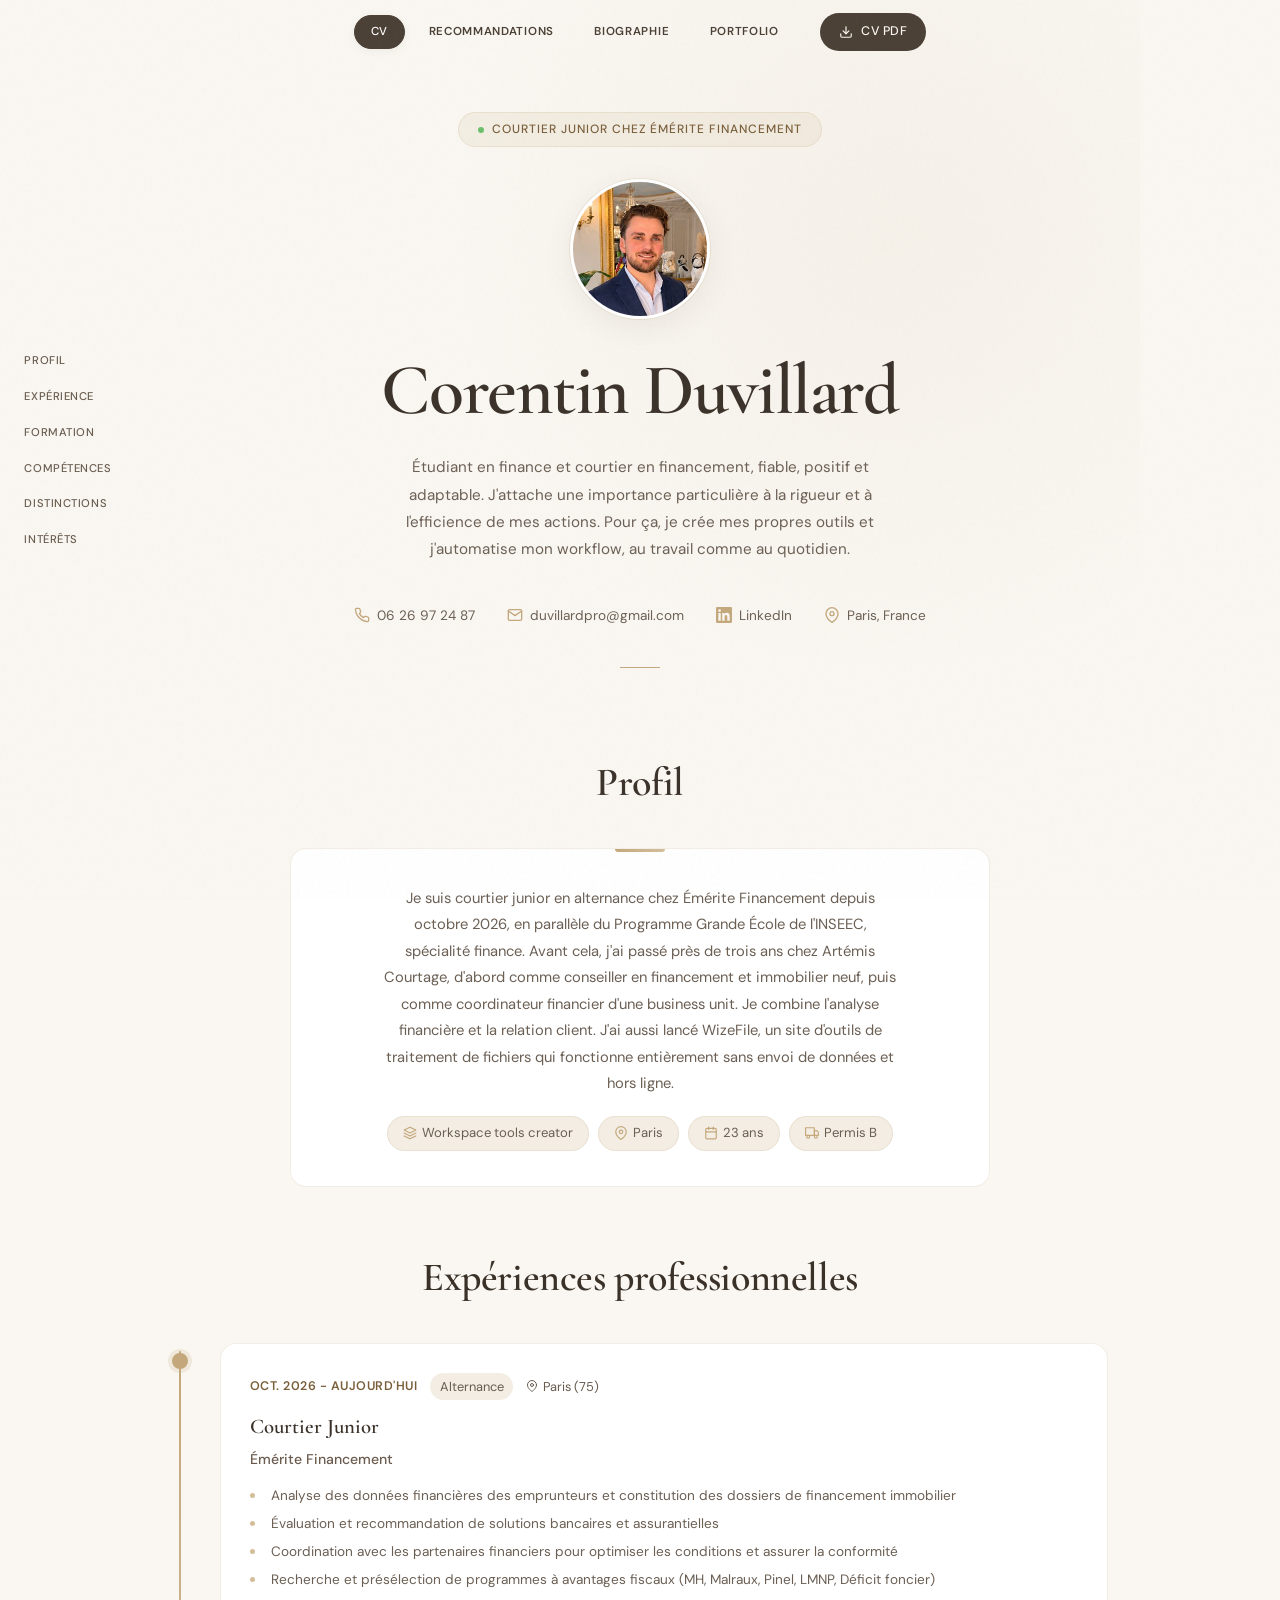
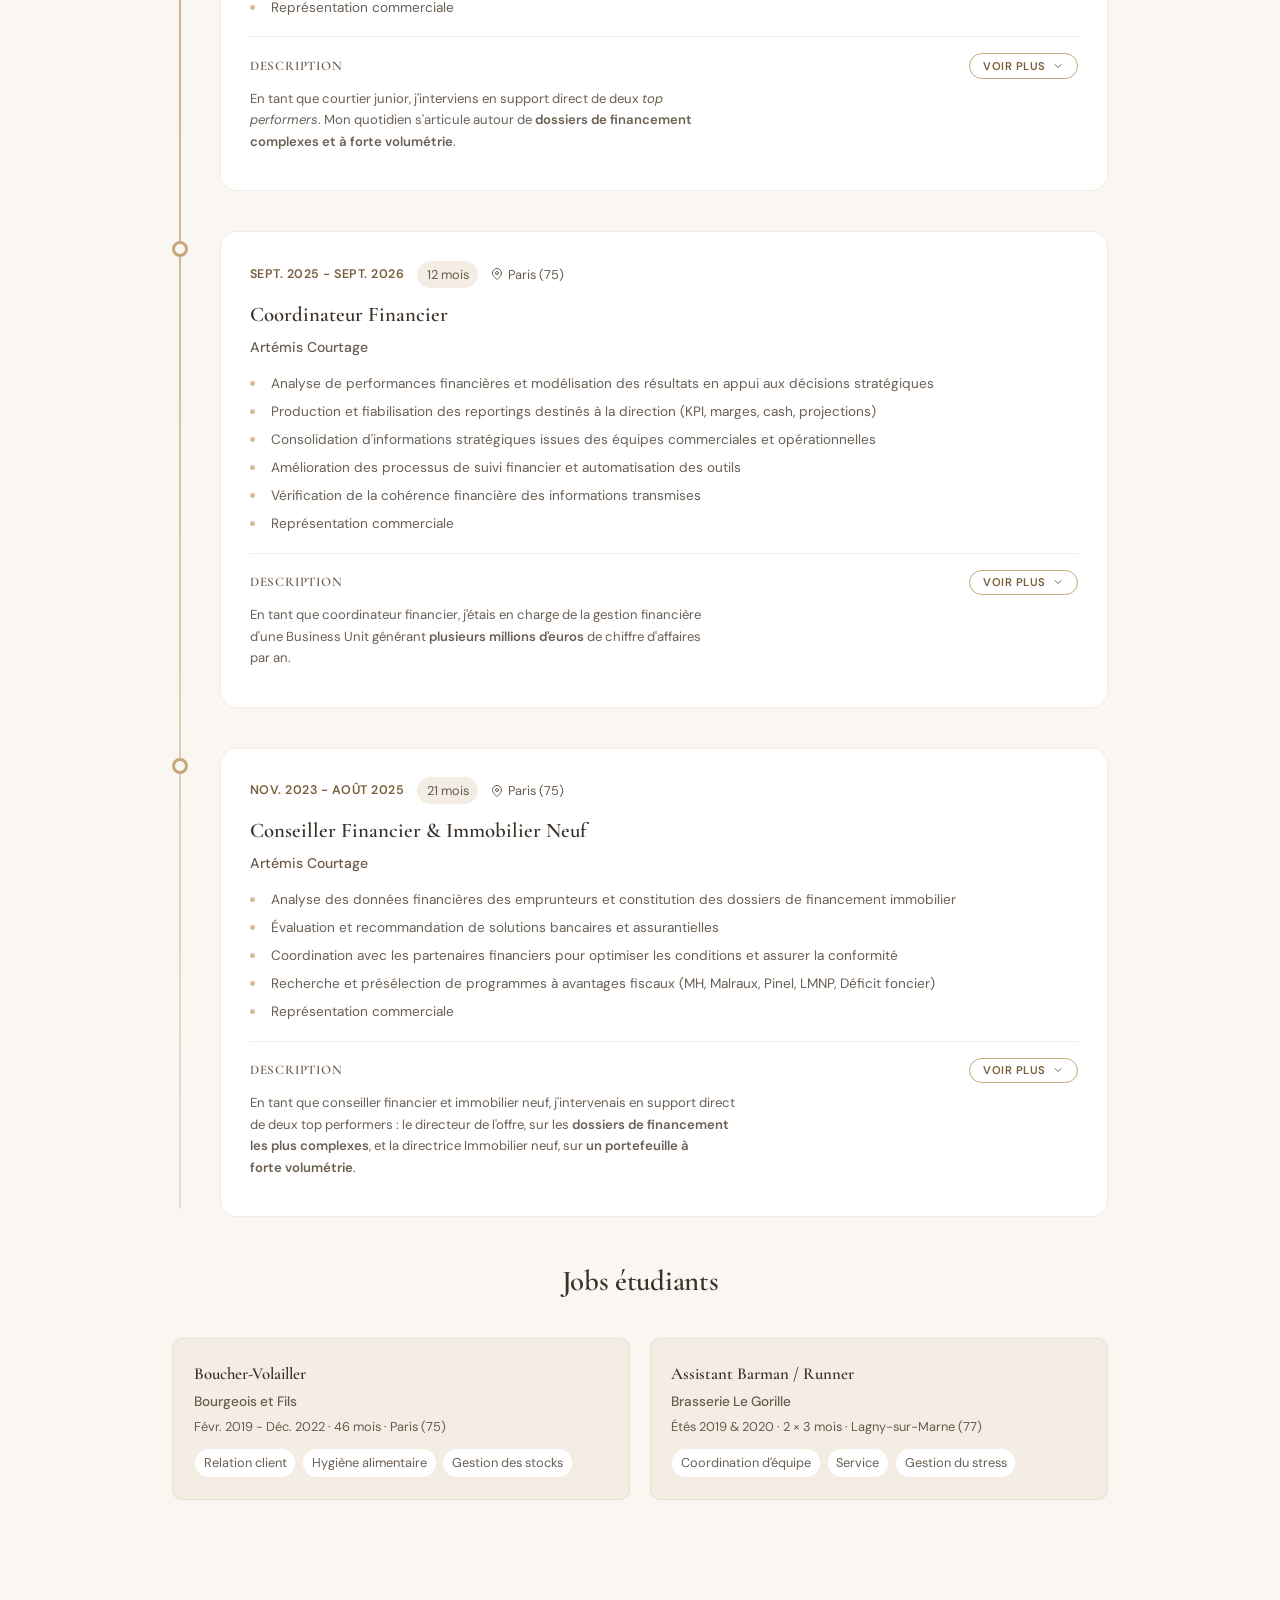
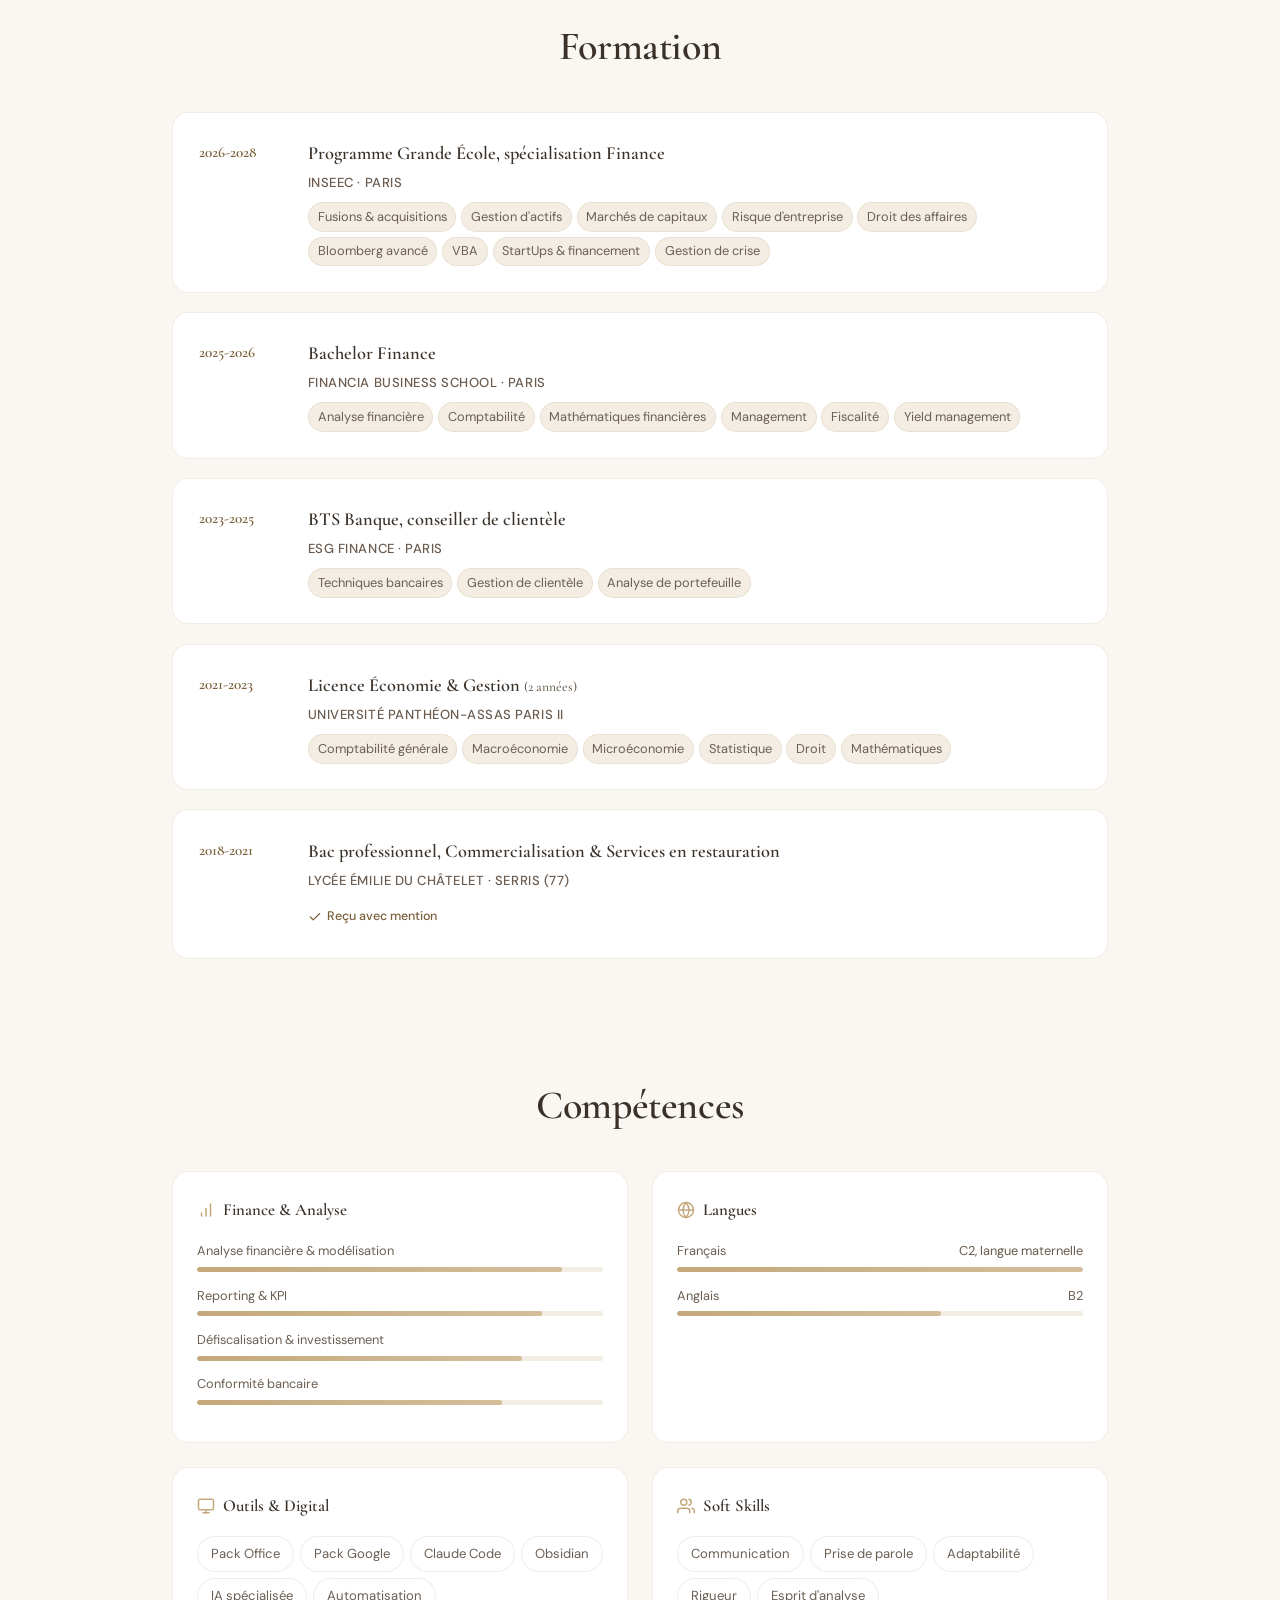
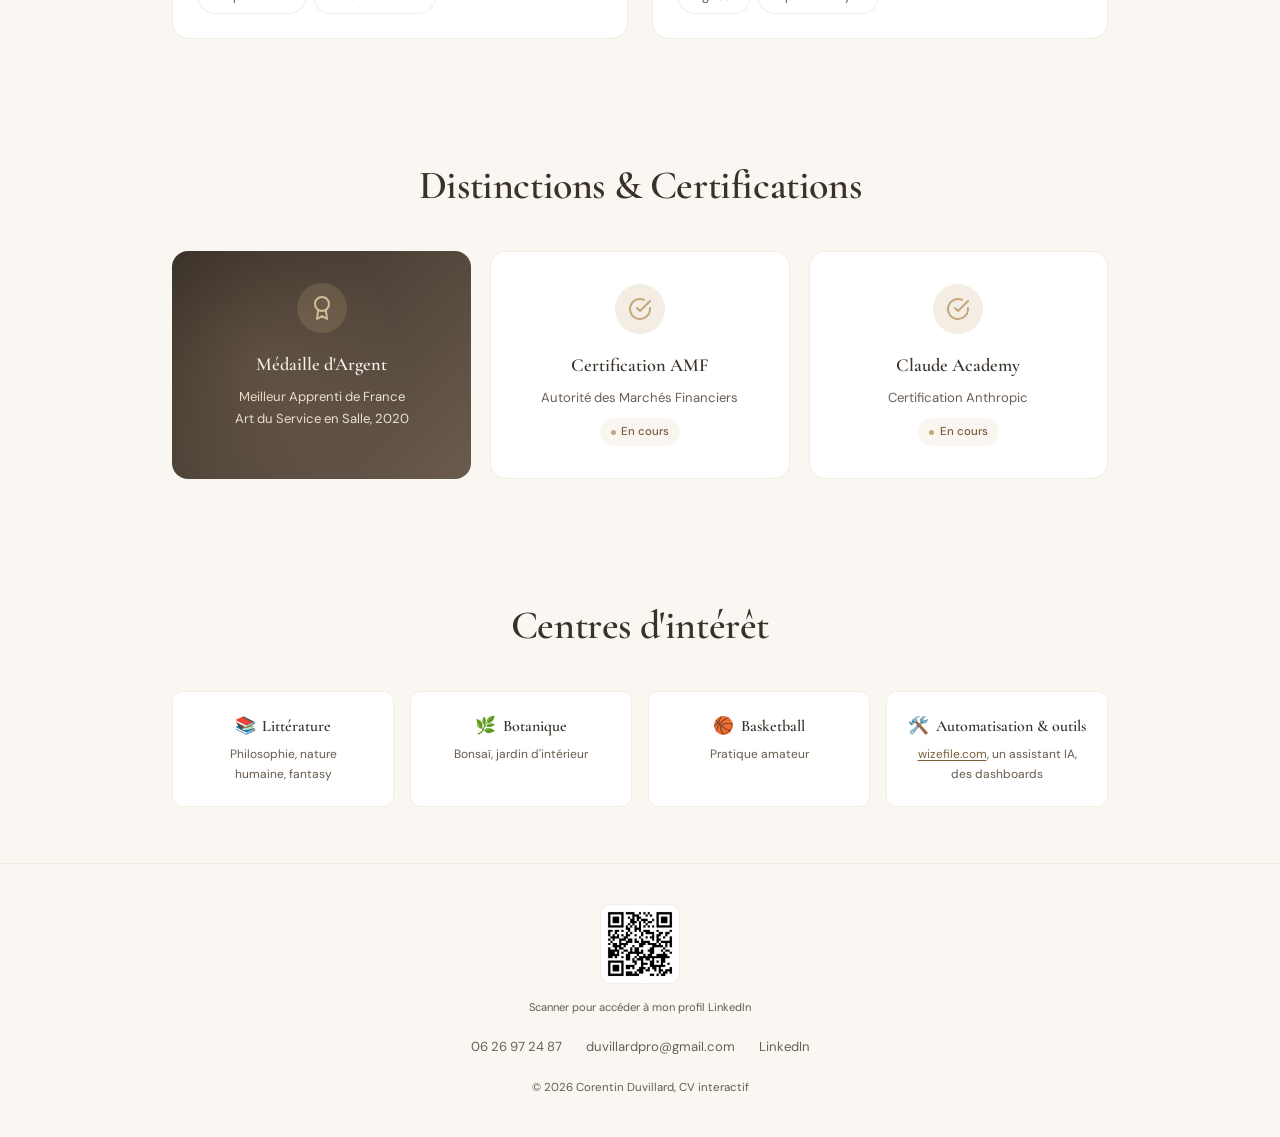
==== CV intéractif/index.html @ a7b76f0e "Add files via upload" ====
<!DOCTYPE html>
<html lang="fr">
<head>
<meta charset="UTF-8">
<meta name="viewport" content="width=device-width, initial-scale=1.0">
<meta name="color-scheme" content="light">
<title>Corentin Duvillard, CV</title>
<meta name="description" content="CV interactif de Corentin Duvillard : expériences, formation, compétences, recommandations et portfolio.">
<meta property="og:title" content="Corentin Duvillard, CV">
<meta property="og:image" content="fichiers/photo.jpg">
<link rel="icon" href="fichiers/favicon.svg" type="image/svg+xml">
<link rel="icon" href="fichiers/favicon-48.png" type="image/png" sizes="48x48">
<link rel="apple-touch-icon" href="fichiers/favicon-180.png">
<link rel="preload" href="fichiers/polices/dm-sans-normal-latin.woff2" as="font" type="font/woff2" crossorigin>
<link rel="preload" href="fichiers/polices/cormorant-garamond-normal-latin.woff2" as="font" type="font/woff2" crossorigin>
<link rel="preload" href="contenu.json" as="fetch" crossorigin="anonymous">
<link rel="stylesheet" href="style.css">
</head>
<body>
<a class="skip-link" href="#contenu">Aller au contenu</a>
<div id="progressBar" aria-hidden="true"></div>

<nav id="navbar" aria-label="Navigation principale"><div class="nav-inner">
<div class="page-nav" id="pageNav">
<a href="#page-cv" class="page-nav-btn active" data-page="cv" aria-current="page">CV</a>
<a href="#page-recommandations" class="page-nav-btn" data-page="recommandations">Recommandations</a>
<a href="#page-biographie" class="page-nav-btn" data-page="biographie">Biographie</a>
<a href="#page-portfolio" class="page-nav-btn" data-page="portfolio">Portfolio</a>
</div>
<div class="nav-actions">
<a class="btn-dl" id="dlBtn" href="fichiers/cv.pdf" download aria-label="Télécharger le CV en PDF"><svg viewBox="0 0 24 24" fill="none" stroke="currentColor" stroke-width="2" stroke-linecap="round" stroke-linejoin="round"><path d="M21 15v4a2 2 0 0 1-2 2H5a2 2 0 0 1-2-2v-4"/><polyline points="7 10 12 15 17 10"/><line x1="12" y1="15" x2="12" y2="3"/></svg><span class="dl-label">CV PDF</span></a>
<button class="nav-hamburger" id="hamburger" aria-label="Ouvrir le menu" aria-expanded="false" aria-controls="mobileMenu"><span></span><span></span><span></span></button>
</div>
</div></nav>

<div class="mobile-menu" id="mobileMenu" role="dialog" aria-modal="true" aria-label="Menu" hidden><button class="mobile-close" id="mobileClose" aria-label="Fermer le menu">&#10005;</button>
<ul class="mobile-menu-links">
<li><a href="#page-cv" data-page="cv">CV</a></li>
<li><a href="#page-recommandations" data-page="recommandations">Recommandations</a></li>
<li><a href="#page-biographie" data-page="biographie">Biographie</a></li>
<li><a href="#page-portfolio" data-page="portfolio">Portfolio</a></li>
<li aria-hidden="true"><div class="mobile-menu-sep"></div></li>
<li><a href="#profil">Profil</a></li>
<li><a href="#experience">Expérience</a></li>
<li><a href="#formation">Formation</a></li>
<li><a href="#competences">Compétences</a></li>
<li><a href="#distinction">Distinctions</a></li>
<li><a href="#interets">Intérêts</a></li>
</ul></div>

<noscript><p>Ce CV a besoin de JavaScript pour s'afficher. Le CV au format PDF reste disponible : <a href="fichiers/cv.pdf">télécharger le CV</a>.</p></noscript>

<main id="contenu" tabindex="-1">

<aside class="cv-sidebar visible" id="cvSidebar" aria-label="Sections du CV">
<a href="#profil" class="cv-sidebar-link" data-section="profil">Profil</a>
<a href="#experience" class="cv-sidebar-link" data-section="experience">Expérience</a>
<a href="#formation" class="cv-sidebar-link" data-section="formation">Formation</a>
<a href="#competences" class="cv-sidebar-link" data-section="competences">Compétences</a>
<a href="#distinction" class="cv-sidebar-link" data-section="distinction">Distinctions</a>
<a href="#interets" class="cv-sidebar-link" data-section="interets">Intérêts</a>
</aside>

<div id="page-cv" class="page-section active">
<section class="hero" id="hero" aria-label="Présentation"><div class="hero-content" id="heroContent"></div></section>
<section class="profil-section" id="profil">
<div class="section-header reveal"><h2 class="section-title" tabindex="-1">Profil</h2></div>
<div class="profil-card reveal" id="profilCard"></div>
</section>

<section id="experience">
<div class="section-header reveal"><h2 class="section-title" tabindex="-1">Expériences professionnelles</h2></div>
<div class="timeline" id="timeline"></div>
<div class="section-header reveal" style="margin-top:2rem"><h2 class="section-title" tabindex="-1" style="font-size:clamp(1.3rem,3vw,1.8rem)">Jobs étudiants</h2></div>
<div class="student-jobs" id="studentJobs"></div>
</section>

<section id="formation">
<div class="section-header reveal"><h2 class="section-title" tabindex="-1">Formation</h2></div>
<div class="formation-list" id="formationList"></div>
</section>

<section id="competences">
<div class="section-header reveal"><h2 class="section-title" tabindex="-1">Compétences</h2></div>
<div class="skills-section">
<div class="skills-bars-row" id="skillsBars"></div>
<div class="skills-tags-row" id="skillsTags"></div>
</div>
</section>

<section id="distinction">
<div class="section-header reveal"><h2 class="section-title" tabindex="-1">Distinctions &amp; Certifications</h2></div>
<div class="distinctions-grid" id="distinctions"></div>
</section>

<section id="interets">
<div class="section-header reveal"><h2 class="section-title" tabindex="-1">Centres d'intérêt</h2></div>
<div class="interests-grid" id="interets-grid"></div>
</section>
</div>

<div id="page-recommandations" class="page-section">
<section class="section-compact">
<div class="section-header"><h2 class="section-title" tabindex="-1">Recommandations</h2></div>
<div class="doc-cards" id="recommandations"></div>
</section>
</div>

<div id="page-biographie" class="page-section">
<section class="section-compact">
<div class="section-header"><h2 class="section-title" tabindex="-1">Biographie</h2></div>
<div class="bio-skeleton" id="biographie"></div>
</section>
</div>

<div id="page-portfolio" class="page-section">
<section class="section-compact">
<div class="section-header"><h2 class="section-title" tabindex="-1">Portfolio</h2>
<p class="portfolio-disclaimer" id="portfolioDisclaimer"></p></div>
<div class="pf">
<h3 class="pf-sous-titre pf-sous-titre--haut">Highlight</h3>
<div class="pf-phares" id="pfPhares"></div>
<div class="pf-detail-slot" id="pfDetailPhares"></div>
<h3 class="pf-sous-titre">Outils et dashboards</h3>
<div class="pf-grille" id="pfAutres"></div>
<div class="pf-detail-slot" id="pfDetailAutres"></div>
</div>
<div class="portfolio-modal" id="portfolioModal">
<div class="portfolio-modal-inner">
<button class="portfolio-modal-close" id="portfolioModalClose" aria-label="Fermer">&#10005;</button>
<iframe id="portfolioModalIframe" sandbox="allow-scripts allow-same-origin allow-downloads"></iframe>
</div>
</div>
</section>
</div>

</main>

<footer><div class="footer-inner" id="footer"></div></footer>

<dialog class="photo-dialog" id="photoGrande" aria-label="Photo en grand"><button type="button" class="photo-dialog-fermer" id="photoFermer" aria-label="Fermer la photo">&#10005;</button><img id="photoGrandeImg" alt=""></dialog>

<script src="script.js"></script>
</body>
</html>
---- CV intéractif/style.css ----
/* Polices hébergées sur le site (aucun appel à Google) */
@font-face{font-family:'Cormorant Garamond';font-style:italic;font-weight:500;font-display:swap;src:url('fichiers/polices/cormorant-garamond-italic-latin-ext.woff2') format('woff2');unicode-range:U+0100-02BA, U+02BD-02C5, U+02C7-02CC, U+02CE-02D7, U+02DD-02FF, U+0304, U+0308, U+0329, U+1D00-1DBF, U+1E00-1E9F, U+1EF2-1EFF, U+2020, U+20A0-20AB, U+20AD-20C4, U+2113, U+2C60-2C7F, U+A720-A7FF}
@font-face{font-family:'Cormorant Garamond';font-style:italic;font-weight:500;font-display:swap;src:url('fichiers/polices/cormorant-garamond-italic-latin.woff2') format('woff2');unicode-range:U+0000-00FF, U+0131, U+0152-0153, U+02BB-02BC, U+02C6, U+02DA, U+02DC, U+0304, U+0308, U+0329, U+2000-206F, U+20AC, U+2122, U+2191, U+2193, U+2212, U+2215, U+FEFF, U+FFFD}
@font-face{font-family:'Cormorant Garamond';font-style:normal;font-weight:500 700;font-display:swap;src:url('fichiers/polices/cormorant-garamond-normal-latin-ext.woff2') format('woff2');unicode-range:U+0100-02BA, U+02BD-02C5, U+02C7-02CC, U+02CE-02D7, U+02DD-02FF, U+0304, U+0308, U+0329, U+1D00-1DBF, U+1E00-1E9F, U+1EF2-1EFF, U+2020, U+20A0-20AB, U+20AD-20C4, U+2113, U+2C60-2C7F, U+A720-A7FF}
@font-face{font-family:'Cormorant Garamond';font-style:normal;font-weight:500 700;font-display:swap;src:url('fichiers/polices/cormorant-garamond-normal-latin.woff2') format('woff2');unicode-range:U+0000-00FF, U+0131, U+0152-0153, U+02BB-02BC, U+02C6, U+02DA, U+02DC, U+0304, U+0308, U+0329, U+2000-206F, U+20AC, U+2122, U+2191, U+2193, U+2212, U+2215, U+FEFF, U+FFFD}
@font-face{font-family:'DM Sans';font-style:italic;font-weight:400;font-display:swap;src:url('fichiers/polices/dm-sans-italic-latin-ext.woff2') format('woff2');unicode-range:U+0100-02BA, U+02BD-02C5, U+02C7-02CC, U+02CE-02D7, U+02DD-02FF, U+0304, U+0308, U+0329, U+1D00-1DBF, U+1E00-1E9F, U+1EF2-1EFF, U+2020, U+20A0-20AB, U+20AD-20C4, U+2113, U+2C60-2C7F, U+A720-A7FF}
@font-face{font-family:'DM Sans';font-style:italic;font-weight:400;font-display:swap;src:url('fichiers/polices/dm-sans-italic-latin.woff2') format('woff2');unicode-range:U+0000-00FF, U+0131, U+0152-0153, U+02BB-02BC, U+02C6, U+02DA, U+02DC, U+0304, U+0308, U+0329, U+2000-206F, U+20AC, U+2122, U+2191, U+2193, U+2212, U+2215, U+FEFF, U+FFFD}
@font-face{font-family:'DM Sans';font-style:normal;font-weight:300 600;font-display:swap;src:url('fichiers/polices/dm-sans-normal-latin-ext.woff2') format('woff2');unicode-range:U+0100-02BA, U+02BD-02C5, U+02C7-02CC, U+02CE-02D7, U+02DD-02FF, U+0304, U+0308, U+0329, U+1D00-1DBF, U+1E00-1E9F, U+1EF2-1EFF, U+2020, U+20A0-20AB, U+20AD-20C4, U+2113, U+2C60-2C7F, U+A720-A7FF}
@font-face{font-family:'DM Sans';font-style:normal;font-weight:300 600;font-display:swap;src:url('fichiers/polices/dm-sans-normal-latin.woff2') format('woff2');unicode-range:U+0000-00FF, U+0131, U+0152-0153, U+02BB-02BC, U+02C6, U+02DA, U+02DC, U+0304, U+0308, U+0329, U+2000-206F, U+20AC, U+2122, U+2191, U+2193, U+2212, U+2215, U+FEFF, U+FFFD}


/* =============================================
   DESIGN TOKENS (CSS Variables)
   ============================================= */

:root{--cream:#FAF7F2;--cream-dark:#F3EDE4;--sand:#E8DFD1;--camel:#C4A87C;--camel-light:#D4BE9A;--camel-dark:#A8895E;--brown:#6B5B4E;--brown-dark:#4A3F35;--brown-deep:#3A3129;--text:#3A3129;--text-light:#6B5F54;--text-muted:#685B4E;--white:#FFF;--border:rgba(196,168,124,.2);--shadow-sm:0 2px 8px rgba(74,63,53,.06);--shadow-md:0 8px 30px rgba(74,63,53,.08);--shadow-lg:0 20px 60px rgba(74,63,53,.1);--radius:16px;--radius-sm:10px;--font-serif:'Cormorant Garamond',Georgia,serif;--font-sans:'DM Sans',-apple-system,BlinkMacSystemFont,sans-serif;--transition:cubic-bezier(.4,0,.2,1)}

/* =============================================
   RESET & BASE STYLES
   ============================================= */

*,*::before,*::after{box-sizing:border-box;margin:0;padding:0}
html{scroll-behavior:smooth;font-size:16px;scrollbar-width:thin;scrollbar-color:var(--camel-light) var(--cream-dark)}
body{font-family:var(--font-sans);background:var(--cream);color:var(--text);line-height:1.7;-webkit-font-smoothing:antialiased;overflow-x:hidden}
::-webkit-scrollbar{width:8px}
::-webkit-scrollbar-track{background:var(--cream-dark)}
::-webkit-scrollbar-thumb{background:var(--camel-light);border-radius:8px;border:2px solid var(--cream-dark)}
::-webkit-scrollbar-thumb:hover{background:var(--camel)}

/* Noise texture overlay */

body::before{content:'';position:fixed;inset:0;background-image:url("data:image/svg+xml,%3Csvg viewBox='0 0 256 256' xmlns='http://www.w3.org/2000/svg'%3E%3Cfilter id='n'%3E%3CfeTurbulence type='fractalNoise' baseFrequency='0.9' numOctaves='4' stitchTiles='stitch'/%3E%3C/filter%3E%3Crect width='100%25' height='100%25' filter='url(%23n)' opacity='0.03'/%3E%3C/svg%3E");pointer-events:none;z-index:9999}

/* =============================================
   PROGRESS BAR
   ============================================= */

#progressBar{position:fixed;top:0;left:0;width:3px;height:0%;background:linear-gradient(to bottom,var(--camel),var(--camel-dark));z-index:10001;border-radius:0 2px 2px 0;transition:height .1s linear}

/* =============================================
   NAVIGATION
   ============================================= */

nav{position:fixed;top:0;left:0;right:0;z-index:1000;padding:0 2rem;transition:all .5s var(--transition);background:transparent}
nav.scrolled{background:rgba(250,247,242,.92);backdrop-filter:blur(20px);border-bottom:1px solid var(--border);box-shadow:var(--shadow-sm)}
.nav-inner{max-width:1100px;margin:0 auto;display:flex;align-items:center;justify-content:center;gap:1.5rem;height:64px}
.nav-actions{display:flex;gap:.75rem;align-items:center}
.btn-dl{display:inline-flex;align-items:center;gap:.5rem;padding:.5rem 1.2rem;background:var(--brown-dark);color:var(--cream);border:none;border-radius:50px;font-family:var(--font-sans);font-size:.78rem;font-weight:500;letter-spacing:.04em;cursor:pointer;transition:all .3s var(--transition);text-transform:uppercase}
.btn-dl:hover{background:var(--brown-deep);transform:translateY(-1px);box-shadow:0 4px 16px rgba(74,63,53,.2)}
.btn-dl svg{width:14px;height:14px}
.nav-hamburger{display:none;flex-direction:column;gap:5px;cursor:pointer;background:none;border:none;padding:4px}
.nav-hamburger span{display:block;width:22px;height:2px;background:var(--brown-dark);border-radius:2px;transition:all .3s}

/* =============================================
   HERO SECTION
   ============================================= */

.hero{display:flex;align-items:center;justify-content:center;padding:6rem 2rem 3rem;position:relative;overflow:hidden}
.hero::before{content:'';position:absolute;top:-30%;right:-20%;width:70vw;height:70vw;border-radius:50%;background:radial-gradient(circle,rgba(196,168,124,.08) 0%,transparent 70%);pointer-events:none}
.hero-content{max-width:900px;width:100%;text-align:center;position:relative;z-index:1}
.hero-badge{display:inline-flex;align-items:center;gap:.5rem;padding:.4rem 1.2rem;background:rgba(196,168,124,.12);border:1px solid var(--border);border-radius:50px;font-size:.75rem;font-weight:500;color:var(--camel-dark);letter-spacing:.08em;text-transform:uppercase;margin-bottom:2rem;opacity:0;transform:translateY(20px);animation:fadeUp .8s var(--transition) .2s forwards}
.hero-badge .dot{width:6px;height:6px;background:#6BBF6A;border-radius:50%;animation:pulse-dot 2s infinite}
@keyframes pulse-dot{0%,100%{opacity:1}
50%{opacity:.4}}
.photo-container{width:140px;height:140px;margin:0 auto 2rem;position:relative;opacity:0;transform:translateY(20px);animation:fadeUp .8s var(--transition) .3s forwards}
.photo-ring{width:100%;height:100%;border-radius:50%;overflow:hidden;border:3px solid var(--white);box-shadow:var(--shadow-md),0 0 0 1px var(--border)}
.photo-ring img{width:100%;height:100%;object-fit:cover;display:block}
.hero-name{font-family:var(--font-serif);font-size:clamp(2.8rem,6vw,4.5rem);font-weight:600;color:var(--brown-deep);line-height:1.1;letter-spacing:-.02em;margin-bottom:1.5rem;opacity:0;transform:translateY(30px);animation:fadeUp .9s var(--transition) .4s forwards}
.hero-tagline{font-size:.95rem;color:var(--text-light);max-width:520px;margin:0 auto 2.5rem;line-height:1.8;opacity:0;transform:translateY(20px);animation:fadeUp .8s var(--transition) .55s forwards}
.hero-contact{display:flex;align-items:center;justify-content:center;gap:2rem;flex-wrap:wrap;opacity:0;transform:translateY(20px);animation:fadeUp .8s var(--transition) .65s forwards}
.hero-contact a,.hero-contact span{display:inline-flex;align-items:center;gap:.45rem;font-size:.85rem;color:var(--text-light);text-decoration:none;transition:color .3s}
.hero-contact a:hover{color:var(--camel-dark)}
.hero-contact svg{width:16px;height:16px;color:var(--camel);flex-shrink:0}
.hero-divider{width:40px;height:1.5px;background:var(--camel);margin:2.5rem auto 0;opacity:0;animation:fadeUp .8s var(--transition) .75s forwards}

/* Hero entrance animation */

@keyframes fadeUp{to{opacity:1;transform:translateY(0)}}

@media (prefers-reduced-motion: reduce){
*,*::before,*::after{animation-duration:.001ms!important;animation-iteration-count:1!important;transition-duration:.001ms!important;scroll-behavior:auto!important}
.hero-badge,.hero-name,.hero-tagline,.hero-contact,.hero-divider,.photo-container,.reveal,.timeline-item,.formation-card,.student-job-card,.skill-group,.distinction-card,.interest-card,.bio-block{opacity:1!important;transform:none!important}
}

/* =============================================
   SECTIONS (shared)
   ============================================= */

section{padding:3.5rem 2rem;max-width:1000px;margin:0 auto}
.section-compact{padding-top:2.5rem}
.section-header{margin-bottom:2.5rem;text-align:center}

.section-title{font-family:var(--font-serif);font-size:clamp(1.8rem,4vw,2.5rem);font-weight:600;color:var(--brown-deep);letter-spacing:-.01em}

/* =============================================
   TIMELINE (Experience)
   ============================================= */

.timeline{position:relative;padding-left:3rem}
.timeline::before{content:'';position:absolute;left:7px;top:8px;bottom:8px;width:2px;background:linear-gradient(to bottom,var(--camel),var(--sand));border-radius:2px}
.timeline-item{position:relative;margin-bottom:2.5rem;opacity:0;transform:translateX(-20px);transition:all .7s var(--transition);will-change:transform,opacity}
.timeline-item.visible{opacity:1;transform:translateX(0)}
.timeline-item::before{content:'';position:absolute;left:-3rem;top:10px;width:16px;height:16px;border-radius:50%;background:var(--cream);border:3px solid var(--camel);z-index:1;transition:all .3s}
.timeline-item.current::before{background:var(--camel);box-shadow:0 0 0 4px rgba(196,168,124,.2)}
.timeline-card{background:var(--white);border-radius:var(--radius);padding:1.8rem;border:1px solid var(--border);transition:all .4s var(--transition);position:relative;overflow:hidden}
.timeline-card::before{content:'';position:absolute;top:0;left:0;width:4px;height:0;background:linear-gradient(to bottom,var(--camel),var(--camel-light));border-radius:0 2px 2px 0;transition:height .5s var(--transition)}
.timeline-card:hover{transform:translateY(-3px);box-shadow:var(--shadow-md);border-color:var(--camel-light)}
.timeline-card:hover::before{height:100%}
.timeline-meta{display:flex;align-items:center;gap:.8rem;margin-bottom:.6rem;flex-wrap:wrap}
.timeline-date{font-size:.78rem;font-weight:600;color:var(--camel-dark);letter-spacing:.04em;text-transform:uppercase}
.timeline-duration{font-size:.72rem;color:var(--text-muted);background:var(--cream-dark);padding:.15rem .6rem;border-radius:50px}
.timeline-location{font-size:.75rem;color:var(--text-muted);display:inline-flex;align-items:center;gap:.3rem}
.timeline-role{font-family:var(--font-serif);font-size:1.3rem;font-weight:600;color:var(--brown-deep);margin-bottom:.2rem}
.timeline-company{font-size:.88rem;font-weight:500;color:var(--brown);margin-bottom:.8rem}
.timeline-tasks{list-style:none;display:flex;flex-direction:column;gap:.4rem}
.timeline-tasks li{font-size:.85rem;color:var(--text-light);padding-left:1.3rem;position:relative;line-height:1.6}
.timeline-tasks li::before{content:'';position:absolute;left:0;top:.6em;width:5px;height:5px;border-radius:50%;background:var(--camel-light)}

.timeline-description-block{margin-top:1.1rem;padding-top:1rem;border-top:1px solid var(--border);display:flex;flex-direction:column;gap:.55rem}
.timeline-description-header{display:flex;align-items:center;justify-content:space-between;gap:.8rem;flex-wrap:wrap}
.timeline-description-title{font-family:var(--font-serif);font-size:.82rem;font-weight:600;color:var(--brown);letter-spacing:.06em;text-transform:uppercase;margin:0}
.timeline-description-toggle{display:inline-flex;align-items:center;gap:.4rem;padding:.3rem .8rem;background:transparent;color:var(--camel-dark);border:1px solid var(--camel-light);border-radius:50px;font-family:var(--font-sans);font-size:.7rem;font-weight:600;letter-spacing:.05em;text-transform:uppercase;cursor:pointer;transition:all .3s var(--transition)}
.timeline-description-toggle:hover{background:var(--camel);color:var(--white);border-color:var(--camel)}
.timeline-description-toggle:focus-visible{outline:2px solid var(--camel);outline-offset:2px}
.timeline-description-toggle svg{width:12px;height:12px;transition:transform .3s var(--transition)}
.timeline-description-toggle[aria-expanded="true"] svg{transform:rotate(180deg)}
.timeline-description-summary{font-size:.82rem;color:var(--text-light);line-height:1.65;margin:0}
.timeline-description-content{display:grid;grid-template-rows:0fr;opacity:0;transition:grid-template-rows .45s var(--transition),opacity .35s var(--transition)}
.timeline-description-content.open{grid-template-rows:1fr;opacity:1}
.timeline-description-inner{overflow:hidden}
.timeline-description-text{font-size:.8rem;color:var(--text-light);line-height:1.7;font-style:italic;padding-top:.35rem;margin:0}


/* =============================================
   STUDENT JOBS GRID
   ============================================= */

.student-jobs{display:grid;grid-template-columns:repeat(auto-fit,minmax(280px,1fr));gap:1.2rem;margin-top:1rem}
.student-job-card{background:var(--cream-dark);border-radius:var(--radius-sm);padding:1.3rem;border:1px solid var(--border);transition:all .4s var(--transition);opacity:0;transform:translateY(15px);will-change:transform,opacity}
.student-job-card.visible{opacity:1;transform:translateY(0)}
.student-job-card:hover{transform:translateY(-2px);box-shadow:var(--shadow-sm)}
.student-job-card h3{font-family:var(--font-serif);font-size:1.05rem;font-weight:600;color:var(--brown-deep);margin-bottom:.1rem}
.student-job-card .company-name{font-size:.85rem;font-weight:500;color:var(--brown);margin-bottom:.2rem}
.student-job-card .job-date{font-size:.72rem;color:var(--text-muted);margin-bottom:.6rem}
.student-job-card .job-skills{display:flex;flex-wrap:wrap;gap:.35rem}
.student-job-card .job-skills span{font-size:.72rem;padding:.2rem .55rem;background:var(--white);color:var(--text-light);border-radius:50px;border:1px solid var(--border)}

/* =============================================
   FORMATION (Education)
   ============================================= */

.formation-list{display:flex;flex-direction:column;gap:1.2rem}
.formation-card{background:var(--white);border-radius:var(--radius);padding:1.6rem;border:1px solid var(--border);display:grid;grid-template-columns:90px 1fr;gap:1.2rem;transition:all .4s var(--transition);opacity:0;transform:translateY(20px);will-change:transform,opacity}
.formation-card.visible{opacity:1;transform:translateY(0)}
.formation-card:hover{transform:translateY(-2px);box-shadow:var(--shadow-md);border-color:var(--camel-light)}
.formation-year{font-family:var(--font-serif);font-size:.95rem;font-weight:600;color:var(--camel-dark);padding-top:.1rem}
.formation-info h3{font-family:var(--font-serif);font-size:1.15rem;font-weight:600;color:var(--brown-deep);margin-bottom:.15rem}
.formation-info .school{font-size:.82rem;font-weight:500;color:var(--brown);text-transform:uppercase;letter-spacing:.04em;margin-bottom:.5rem}
.formation-info .courses{display:flex;flex-wrap:wrap;gap:.3rem}
.formation-info .courses span{font-size:.7rem;padding:.18rem .55rem;background:var(--cream-dark);color:var(--text-light);border-radius:50px;border:1px solid var(--border)}
.formation-info .mention{display:inline-flex;align-items:center;gap:.35rem;margin-top:.4rem;font-size:.78rem;color:var(--camel-dark);font-weight:500}

/* =============================================
   SKILLS
   ============================================= */

.skills-section{display:flex;flex-direction:column;gap:1.5rem}
.skills-bars-row{display:grid;grid-template-columns:repeat(auto-fit,minmax(300px,1fr));gap:1.5rem}
.skill-group{background:var(--white);border-radius:var(--radius);padding:1.5rem;border:1px solid var(--border);opacity:0;transform:translateY(20px);transition:all .6s var(--transition);will-change:transform,opacity}
.skill-group.visible{opacity:1;transform:translateY(0)}
.skill-group:hover{box-shadow:var(--shadow-sm);border-color:var(--camel-light)}
.skill-group h3{font-family:var(--font-serif);font-size:1.05rem;font-weight:600;color:var(--brown-deep);margin-bottom:1rem;display:flex;align-items:center;gap:.5rem}
.skill-group h3 svg{width:18px;height:18px;color:var(--camel)}
.skill-bar-container{margin-bottom:.8rem}
.skill-bar-label{display:flex;justify-content:space-between;margin-bottom:.3rem;font-size:.8rem;color:var(--text-light)}
.skill-bar-label .level{font-size:.72rem;color:var(--text-muted)}
.skill-bar{width:100%;height:5px;background:var(--cream-dark);border-radius:5px;overflow:hidden}
.skill-bar-fill{height:100%;background:linear-gradient(90deg,var(--camel),var(--camel-light));border-radius:5px;width:0;transition:width 1.2s var(--transition)}
.skills-tags-row{display:grid;grid-template-columns:repeat(auto-fit,minmax(200px,1fr));gap:1.5rem}
.skill-tags{display:flex;flex-wrap:wrap;gap:.4rem}
.skill-tag{padding:.35rem .8rem;background:var(--white);border:1px solid var(--border);border-radius:50px;font-size:.78rem;color:var(--text-light);transition:all .3s var(--transition)}
.skill-tag:hover{background:var(--camel);color:var(--white);border-color:var(--camel);transform:translateY(-2px)}

/* =============================================
   DISTINCTIONS & CERTIFICATIONS
   ============================================= */

.distinctions-grid{display:grid;grid-template-columns:repeat(3,1fr);gap:1.2rem}
.distinction-card{border-radius:var(--radius);padding:2rem 1.5rem;text-align:center;position:relative;overflow:hidden;opacity:0;transform:scale(.95);transition:all .7s var(--transition);will-change:transform,opacity}
.distinction-card.visible{opacity:1;transform:scale(1)}
.distinction-card:hover{transform:translateY(-3px)}
.distinction-card.medal{background:linear-gradient(135deg,var(--brown-deep) 0%,var(--brown) 100%);color:var(--cream)}
.distinction-card.medal::before{content:'';position:absolute;inset:0;background:radial-gradient(circle at 30% 50%,rgba(196,168,124,.15) 0%,transparent 60%);pointer-events:none}
.distinction-card.medal h3{color:var(--cream)}
.distinction-card.medal p{color:var(--camel-light)}
.distinction-card.certif{background:var(--white);border:1px solid var(--border);color:var(--text)}
.distinction-card.certif:hover{box-shadow:var(--shadow-md);border-color:var(--camel-light)}
.distinction-card.certif h3{color:var(--brown-deep)}
.distinction-card.certif p{color:var(--text-light)}
.distinction-icon{width:50px;height:50px;margin:0 auto 1rem;background:rgba(196,168,124,.2);border-radius:50%;display:flex;align-items:center;justify-content:center}
.distinction-icon svg{width:24px;height:24px}
.medal .distinction-icon svg{color:var(--camel-light)}
.certif .distinction-icon{background:var(--cream-dark)}
.certif .distinction-icon svg{color:var(--camel)}
.distinction-card h3{font-family:var(--font-serif);font-size:1.15rem;font-weight:600;margin-bottom:.35rem}
.distinction-card p{font-size:.82rem}
.status-badge{display:inline-flex;align-items:center;gap:.35rem;margin-top:.6rem;padding:.25rem .7rem;border-radius:50px;font-size:.72rem;font-weight:500}
.certif .status-badge{background:rgba(196,168,124,.1);color:var(--camel-dark)}
.status-badge .dot{width:5px;height:5px;border-radius:50%;animation:pulse-dot 2s infinite}
.certif .status-badge .dot{background:var(--camel)}

/* =============================================
   INTERESTS
   ============================================= */

.interests-grid{display:grid;grid-template-columns:repeat(4,1fr);gap:1rem}
.interest-card{background:var(--white);border-radius:var(--radius-sm);padding:1.3rem;text-align:center;border:1px solid var(--border);transition:all .4s var(--transition);opacity:0;transform:translateY(15px);will-change:transform,opacity}
.interest-card.visible{opacity:1;transform:translateY(0)}
.interest-card:hover{transform:translateY(-4px);box-shadow:var(--shadow-md);border-color:var(--camel-light)}

.interest-card h3{font-family:var(--font-serif);font-size:.95rem;font-weight:600;color:var(--brown-deep);margin-bottom:.2rem}
.interest-card p{font-size:.75rem;color:var(--text-muted)}

/* =============================================
   PAGE NAVIGATION TABS
   ============================================= */

/* V6: page-nav tabs in navbar */
.page-nav{display:flex;align-items:center;gap:.4rem;flex-wrap:nowrap}
.page-nav-btn{display:inline-flex;align-items:center;gap:.3rem;padding:.4rem 1rem;font-family:var(--font-sans);font-size:.72rem;font-weight:500;letter-spacing:.06em;text-transform:uppercase;color:var(--text-light);background:transparent;border:1px solid transparent;border-radius:50px;cursor:pointer;transition:all .35s var(--transition);text-decoration:none;white-space:nowrap}
.page-nav-btn:hover{color:var(--brown-dark);border-color:var(--camel-light);background:rgba(196,168,124,.1)}
.page-nav-btn.active{color:var(--white);background:var(--brown-dark);border-color:var(--brown-dark);box-shadow:var(--shadow-sm)}
.page-nav-btn.active:hover{background:var(--brown-deep);border-color:var(--brown-deep)}
.page-nav-btn svg{display:none}
.page-nav-btn svg{width:14px;height:14px}
.page-section{display:none}
.page-section.active{display:block}

/* =============================================
   PROFIL SECTION
   ============================================= */

.profil-section{padding:2rem 2rem 0;max-width:1000px;margin:0 auto}
.profil-card{background:var(--white);border-radius:var(--radius);padding:2.2rem;border:1px solid var(--border);text-align:center;position:relative;overflow:hidden;max-width:700px;margin:0 auto}
.profil-card::before{content:'';position:absolute;top:0;left:50%;transform:translateX(-50%);width:50px;height:3px;background:linear-gradient(90deg,var(--camel),var(--camel-light));border-radius:0 0 3px 3px}
.profil-card p.profil-text{font-size:.92rem;color:var(--text-light);line-height:1.8;margin-bottom:1.2rem}
.profil-badges{display:flex;justify-content:center;gap:.6rem;flex-wrap:wrap}
.profil-badge{display:inline-flex;align-items:center;gap:.35rem;padding:.35rem .9rem;background:var(--cream-dark);border-radius:50px;font-size:.78rem;color:var(--text-light);border:1px solid var(--border)}
.profil-badge svg{width:14px;height:14px;color:var(--camel)}

/* Placeholder section */


/* Placeholder section */


/* Placeholder section */


/* =============================================
   FOOTER
   ============================================= */

footer{padding:2.5rem 2rem;text-align:center;border-top:1px solid var(--border)}
.footer-inner{max-width:600px;margin:0 auto;display:flex;flex-direction:column;align-items:center;gap:1.2rem}
.footer-qr img{width:80px;height:80px;border-radius:var(--radius-sm);border:1px solid var(--border);padding:5px;background:var(--white)}
.footer-qr p{font-size:.7rem;color:var(--text-muted);margin-top:.4rem}
.footer-links{display:flex;gap:1.5rem;flex-wrap:wrap;justify-content:center}
.footer-links a{font-size:.82rem;color:var(--text-light);text-decoration:none;transition:color .3s}
.footer-links a:hover{color:var(--camel-dark)}
.footer-copy{font-size:.72rem;color:var(--text-muted)}

/* =============================================
   MOBILE MENU
   ============================================= */

.mobile-menu{display:none;position:fixed;inset:0;background:rgba(250,247,242,.98);backdrop-filter:blur(20px);z-index:999;align-items:center;justify-content:center;opacity:0;pointer-events:none;transition:opacity .4s}
.mobile-menu.open{display:flex;opacity:1;pointer-events:all}
.mobile-menu-links{list-style:none;text-align:center;display:flex;flex-direction:column;gap:1.5rem}
.mobile-menu-links a{font-family:var(--font-serif);font-size:1.5rem;font-weight:500;color:var(--brown-deep);text-decoration:none}
.mobile-close{position:absolute;top:1.5rem;right:1.5rem;background:none;border:none;font-size:1.5rem;color:var(--brown-dark);cursor:pointer}

/* =============================================
   RESPONSIVE (max-width: 768px)
   ============================================= */

@media(max-width:768px){

/* =============================================
   NAVIGATION
   ============================================= */

nav{padding:0 .5rem}
.nav-inner{justify-content:space-between;gap:.3rem}
.nav-hamburger{display:flex}
.btn-dl,.page-nav-btn{min-height:44px}
.page-nav{flex:1;overflow-x:auto;scrollbar-width:none;-ms-overflow-style:none;-webkit-overflow-scrolling:touch;gap:.2rem}
.page-nav::-webkit-scrollbar{display:none}
.page-nav-btn{padding:.35rem .6rem;font-size:.62rem;letter-spacing:.03em}

/* =============================================
   SECTIONS (shared)
   ============================================= */

section{padding:2.5rem 1.2rem}

/* =============================================
   HERO SECTION
   ============================================= */

.hero{padding:5rem 1.2rem 2.5rem}
.hero-contact{gap:.8rem}

/* =============================================
   TIMELINE (Experience)
   ============================================= */

.timeline{padding-left:2rem}
.timeline::before{left:4px}
.timeline-item::before{left:-2rem;width:12px;height:12px}
.formation-card{grid-template-columns:1fr;gap:.4rem}

/* =============================================
   STUDENT JOBS GRID
   ============================================= */

.student-jobs,.distinctions-grid,.interests-grid,.skills-bars-row,.skills-tags-row{grid-template-columns:1fr}
.profil-section{padding-left:1.2rem;padding-right:1.2rem}
.photo-container{width:110px;height:110px}
.timeline-card{padding:1.2rem}
footer{padding:2rem 1.2rem}
.section-compact{padding-left:1.2rem;padding-right:1.2rem;padding-top:2rem}}

/* =============================================
   PRINT STYLES
   ============================================= */

@media print{

/* Noise texture overlay */

body::before,nav,.btn-dl,.dl-menu,#progressBar{display:none!important}
body{background:#fff;font-size:11pt}

/* =============================================
   SECTIONS (shared)
   ============================================= */

section{padding:.8rem 0;max-width:100%}

/* =============================================
   HERO SECTION
   ============================================= */

.hero{min-height:auto;padding:1.5rem 0 .5rem}
.timeline-card,.formation-card,.student-job-card,.interest-card,.distinction-card,.skill-group,.bio-block{break-inside:avoid;box-shadow:none!important;border:1px solid #ddd!important}
.reveal,.timeline-item,.formation-card,.student-job-card,.skill-group,.distinction-card,.interest-card,.bio-block{opacity:1!important;transform:none!important}
.hero-badge,.hero-name,.hero-tagline,.hero-contact,.hero-divider,.photo-container{opacity:1!important;transform:none!important;animation:none!important}
.skill-bar-fill{width:var(--target-width)!important}
.timeline-card::before{display:none}
.timeline-description-toggle{display:none!important}
.timeline-description-content{display:block!important;opacity:1!important;grid-template-rows:none!important}
.timeline-description-inner{overflow:visible!important}}

/* =============================================
   CV SIDEBAR (Desktop only)
   ============================================= */

/* CV Sidebar */
.cv-sidebar{display:none}
@media(min-width:769px){
.cv-sidebar{display:flex;flex-direction:column;position:fixed;left:0;top:50%;transform:translateY(-50%);z-index:100;padding:.5rem;gap:.15rem;opacity:0;pointer-events:none;transition:opacity .4s var(--transition)}
.cv-sidebar.visible{opacity:1;pointer-events:all}
.cv-sidebar-link{display:block;padding:.45rem .9rem;font-family:var(--font-sans);font-size:.7rem;font-weight:500;letter-spacing:.05em;text-transform:uppercase;color:var(--text-muted);text-decoration:none;border-left:2px solid transparent;transition:all .3s var(--transition);white-space:nowrap}
.cv-sidebar-link:hover{color:var(--brown-dark);border-left-color:var(--camel-light)}
.cv-sidebar-link.active{color:var(--brown-dark);border-left-color:var(--camel);font-size:.78rem;font-weight:600;padding-left:1.1rem;transform:scale(1.05);transform-origin:left center}
}

/* =============================================
   DOCUMENT CARDS (Recommandations / Portfolio)
   ============================================= */

/* V6: Document cards */
.doc-cards{display:grid;grid-template-columns:repeat(auto-fit,minmax(300px,1fr));gap:1.5rem;max-width:1000px;margin:0 auto}
.doc-card{background:var(--white);border-radius:var(--radius);border:1px solid var(--border);overflow:hidden;transition:all .4s var(--transition)}
.doc-card:hover{transform:translateY(-3px);box-shadow:var(--shadow-md);border-color:var(--camel-light)}
.doc-card-preview{width:100%;height:400px;background:var(--cream-dark);border-bottom:1px solid var(--border);overflow:hidden;position:relative}
.doc-card-preview iframe{width:100%;height:100%;border:none;background:#fff}
.doc-card-preview .preview-fallback{width:100%;height:100%;display:flex;flex-direction:column;align-items:center;justify-content:center;gap:.8rem;color:var(--text-muted);padding:2rem;text-align:center}
.doc-card-preview .preview-fallback svg{width:48px;height:48px;color:var(--camel)}
.doc-card-body{padding:1.2rem 1.5rem}
.doc-card-body h3{font-family:var(--font-serif);font-size:1.05rem;font-weight:600;color:var(--brown-deep);margin-bottom:.2rem}
.doc-card-body .doc-card-role{font-size:.82rem;color:var(--camel-dark);font-weight:500;margin-bottom:.1rem}
.doc-card-body .doc-card-date{font-size:.75rem;color:var(--text-muted);margin-bottom:.8rem}
.doc-card-body p{font-size:.8rem;color:var(--text-muted);margin-bottom:1rem;line-height:1.5}
.doc-card-dl{display:inline-flex;align-items:center;gap:.4rem;padding:.45rem 1rem;background:var(--brown-dark);color:var(--cream);border:none;border-radius:50px;font-family:var(--font-sans);font-size:.75rem;font-weight:500;letter-spacing:.04em;cursor:pointer;transition:all .3s var(--transition);text-decoration:none;text-transform:uppercase}
.doc-card-dl:hover{background:var(--brown-deep);transform:translateY(-1px);box-shadow:0 4px 12px rgba(74,63,53,.15)}
.doc-card-dl svg{width:14px;height:14px}
.portfolio-disclaimer{font-size:.78rem;color:var(--text-muted);font-style:italic;margin-top:.3rem}

/* =============================================
   DASHBOARD KPI CARDS
   ============================================= */

/* V6: Dashboard KPI cards */
.dashboard-section{margin-bottom:2.5rem}
.dashboard-title{font-family:var(--font-serif);font-size:1.15rem;font-weight:600;color:var(--brown-deep);margin-bottom:.3rem}
.dashboard-subtitle{font-size:.78rem;color:var(--text-muted);margin-bottom:1.2rem}
.kpi-grid{display:grid;grid-template-columns:repeat(auto-fit,minmax(140px,1fr));gap:.8rem;margin-bottom:1.5rem}
.kpi-card{background:var(--white);border-radius:var(--radius-sm);border:1px solid var(--border);padding:1rem;text-align:center;transition:all .3s var(--transition)}
.kpi-card:hover{box-shadow:var(--shadow-sm);border-color:var(--camel-light)}
.kpi-value{font-family:var(--font-serif);font-size:1.5rem;font-weight:700;color:var(--brown-deep);line-height:1.2}
.kpi-value.accent{color:var(--camel-dark)}
.kpi-label{font-size:.7rem;color:var(--text-muted);text-transform:uppercase;letter-spacing:.06em;margin-top:.25rem}
.kpi-bar-section{margin-bottom:1.2rem}
.kpi-bar-row{display:flex;align-items:center;gap:.6rem;margin-bottom:.5rem}
.kpi-bar-label{font-size:.75rem;color:var(--text-light);width:110px;flex-shrink:0;text-align:right}
.kpi-bar-track{flex:1;height:20px;background:var(--cream-dark);border-radius:10px;overflow:hidden;border:1px solid var(--border)}
.kpi-bar-fill{height:100%;background:linear-gradient(90deg,var(--camel),var(--camel-dark));border-radius:10px;transition:width .8s var(--transition);min-width:2px}
.kpi-bar-val{font-size:.72rem;color:var(--text-light);width:65px;flex-shrink:0}
.data-table{width:100%;border-collapse:collapse;font-size:.78rem;margin-top:.5rem}
.data-table th{background:var(--cream-dark);color:var(--brown-dark);font-weight:600;text-align:left;padding:.55rem .7rem;border-bottom:2px solid var(--camel-light);font-size:.72rem;text-transform:uppercase;letter-spacing:.04em}
.data-table td{padding:.5rem .7rem;border-bottom:1px solid var(--border);color:var(--text)}
.data-table tr:last-child td{border-bottom:none}
.data-table tr:hover td{background:rgba(196,168,124,.04)}


/* =============================================
   BIOGRAPHY SKELETON
   ============================================= */

/* Biography — editorial layout */
.bio-skeleton{max-width:720px;margin:0 auto;counter-reset:bio-chapter}
.bio-block{background:var(--white);border-radius:var(--radius);border:1px solid var(--border);padding:2.5rem 2.5rem 2.5rem 2.8rem;margin-bottom:1.8rem;position:relative;overflow:hidden;opacity:0;transform:translateY(24px);transition:all .7s var(--transition);will-change:transform,opacity;counter-increment:bio-chapter}
.bio-block.visible{opacity:1;transform:translateY(0)}
.bio-block::before{content:'';position:absolute;top:0;left:0;width:3px;height:100%;background:linear-gradient(to bottom,var(--camel),var(--camel-light))}
.bio-block-label{font-size:.72rem;font-weight:600;letter-spacing:.12em;text-transform:uppercase;color:var(--camel);margin-bottom:1.2rem;display:flex;align-items:center;gap:.5rem}
.bio-block-label::before{content:'0' counter(bio-chapter);font-family:var(--font-serif);font-size:.85rem;font-weight:600;color:var(--camel-dark);opacity:.6}
.bio-block-label::after{content:'';flex:1;height:1px;background:var(--border);margin-left:.3rem}
/* Bio text paragraphs */
.bio-text{font-size:.92rem;color:var(--text-light);line-height:1.85;margin:0}
.bio-text+.bio-text{margin-top:1.1rem}
/* Pull-quote — key phrase emphasis */
.bio-pullquote{display:block;font-family:var(--font-serif);font-size:1.08rem;font-weight:500;color:var(--brown-deep);line-height:1.65;margin:1.6rem 0;padding:1rem 0 1rem 1.4rem;border-left:2px solid var(--camel-light);font-style:italic;letter-spacing:-.01em}
/* Unused skeleton placeholders (kept for compat) */

/* =============================================
   RESPONSIVE (max-width: 768px)
   ============================================= */

@media(max-width:768px){
.doc-cards{grid-template-columns:1fr}
.doc-card-preview{height:300px}
.kpi-grid{grid-template-columns:repeat(2,1fr)}
.kpi-bar-label{width:80px;font-size:.68rem}
.bio-block{padding:1.6rem 1.4rem 1.6rem 1.6rem}
.bio-pullquote{font-size:1rem;margin:1.2rem 0;padding:.8rem 0 .8rem 1rem}
}


.wf-nav-btn{border:1px solid var(--border);background:#fff;color:var(--text,#333);font-size:.78rem;padding:5px 11px;border-radius:999px;cursor:pointer;font-family:inherit;transition:background .15s,color .15s}
.wf-nav-btn:hover{background:var(--cream-dark)}
.wf-nav-btn.wf-nav-active{background:#2b2118;color:#fff;border-color:#2b2118}
.portfolio-preview-dashboard{padding:1.2rem 1.5rem}


.portfolio-dl-group{display:flex;align-items:center;gap:0;border-radius:50px;overflow:hidden;border:1px solid var(--brown-dark)}
.portfolio-dl-btn{display:inline-flex;align-items:center;gap:.4rem;padding:.5rem 1.1rem;font-family:var(--font-sans);font-size:.75rem;font-weight:500;letter-spacing:.04em;cursor:pointer;transition:all .3s var(--transition);text-decoration:none;text-transform:uppercase;border:none;white-space:nowrap}
.portfolio-dl-btn.demo{background:var(--brown-dark);color:var(--cream)}
.portfolio-dl-btn.demo:hover{background:var(--brown-deep)}
.portfolio-dl-btn.template{background:var(--white);color:var(--brown-dark)}
.portfolio-dl-btn.template:hover{background:var(--cream-dark)}
.portfolio-dl-btn svg{width:13px;height:13px}
.portfolio-dl-sep{width:1px;height:28px;background:var(--brown-dark);flex-shrink:0}
.portfolio-fullscreen-btn{display:inline-flex;align-items:center;gap:.4rem;padding:.4rem .8rem;background:transparent;border:1px solid var(--border);border-radius:50px;font-family:var(--font-sans);font-size:.72rem;color:var(--text-muted);cursor:pointer;transition:all .3s var(--transition);text-transform:uppercase;letter-spacing:.04em}
.portfolio-fullscreen-btn:hover{border-color:var(--camel);color:var(--camel-dark)}
.portfolio-fullscreen-btn svg{width:13px;height:13px}
.portfolio-modal{display:none;position:fixed;inset:0;z-index:10000;background:rgba(58,49,41,.85);backdrop-filter:blur(8px);align-items:center;justify-content:center;padding:2rem}
.portfolio-modal.open{display:flex}
.portfolio-modal-inner{width:95vw;height:90vh;background:var(--white);border-radius:var(--radius);overflow:hidden;position:relative;box-shadow:var(--shadow-lg)}
.portfolio-modal-inner iframe{width:100%;height:100%;border:none}
.portfolio-modal-close{position:absolute;top:1rem;right:1rem;width:36px;height:36px;border-radius:50%;background:var(--brown-dark);color:var(--cream);border:none;cursor:pointer;display:flex;align-items:center;justify-content:center;font-size:1.2rem;z-index:1;transition:all .3s}
.portfolio-modal-close:hover{background:var(--brown-deep);transform:scale(1.1)}
@media(max-width:768px){


.portfolio-dl-group{justify-content:center}
}


.portfolio-group--dashboards .portfolio-preview-dashboard{padding:.8rem 1rem}

/* KPI cards Excel-style */
.portfolio-group--dashboards .kpi-card{background:#fff;border:1px solid #e0e0e0;border-radius:4px;box-shadow:none;padding:.7rem .8rem}
.portfolio-group--dashboards .kpi-card:hover{box-shadow:none;border-color:#d0d0d0}
.portfolio-group--dashboards .kpi-value{font-family:var(--font-sans);font-size:1.25rem;font-weight:700;color:#333}
.portfolio-group--dashboards .kpi-value.accent{color:var(--camel-dark)}
.portfolio-group--dashboards .kpi-label{font-family:var(--font-sans);font-size:.65rem;color:#888;letter-spacing:.04em}
.portfolio-group--dashboards .kpi-grid{gap:.5rem}

/* Tables Excel-style */
.portfolio-group--dashboards .data-table th{background:#f5f5f5;color:#444;font-weight:600;border-bottom:1.5px solid #d0d0d0;font-size:.7rem;padding:.45rem .6rem}
.portfolio-group--dashboards .data-table td{padding:.4rem .6rem;border-bottom:1px solid #eee;font-size:.75rem;color:#333}
.portfolio-group--dashboards .data-table tr:nth-child(even) td{background:#fafafa}
.portfolio-group--dashboards .data-table tr:hover td{background:rgba(0,0,0,.015)}

/* Bars Excel-style */
.portfolio-group--dashboards .kpi-bar-track{height:16px;background:#f0f0f0;border:1px solid #e0e0e0;border-radius:3px}
.portfolio-group--dashboards .kpi-bar-fill{background:var(--camel);border-radius:3px;transition:width .6s ease}
.portfolio-group--dashboards .kpi-bar-section{margin-bottom:.8rem}
.portfolio-group--dashboards .kpi-bar-row{margin-bottom:.35rem;gap:.4rem}
.portfolio-group--dashboards .kpi-bar-label{font-size:.7rem;color:#666}
.portfolio-group--dashboards .kpi-bar-val{font-size:.68rem;color:#666}

/* Dashboard section spacing */
.portfolio-group--dashboards .dashboard-section{margin-bottom:1.5rem}
.portfolio-group--dashboards .dashboard-title{font-family:var(--font-sans);font-size:.95rem;font-weight:600;color:#333;margin-bottom:.2rem}
.portfolio-group--dashboards .dashboard-subtitle{font-size:.72rem;color:#999;margin-bottom:.8rem}

/* Responsive pour les groupes */
@media(max-width:768px){

.portfolio-group--dashboards .kpi-grid{grid-template-columns:repeat(2,1fr)}
}

/* =============================================
   TRÈS PETITS ÉCRANS (max-width: 480px)
   ============================================= */

@media(max-width:480px){
.page-nav-btn{font-size:.58rem;padding:.28rem .42rem}
.hero{padding:4.5rem 1rem 2rem}
.hero-contact{gap:.5rem}
.timeline-card{padding:1rem}
.bio-block{padding:1.2rem 1rem 1.2rem 1.2rem}
.distinctions-grid,.interests-grid{grid-template-columns:1fr 1fr}
}

.wf-live{display:block;position:relative;aspect-ratio:16/10;background:var(--cream-dark);overflow:hidden;text-decoration:none}
.wf-live img{width:100%;height:100%;object-fit:cover;object-position:top;display:block;transition:transform .5s var(--transition)}
.wf-live:hover img{transform:scale(1.015)}
.wf-live-badge{position:absolute;top:12px;left:12px;display:inline-flex;align-items:center;gap:.4rem;padding:.3rem .8rem;background:rgba(255,255,255,.92);border:1px solid var(--border);border-radius:50px;font-size:.7rem;font-weight:600;color:var(--brown-dark);letter-spacing:.04em}
.wf-live-badge .dot{width:6px;height:6px;background:#6BBF6A;border-radius:50%;animation:pulse-dot 2s infinite}
.wf-live-cta{position:absolute;right:12px;bottom:12px;display:inline-flex;align-items:center;gap:.4rem;padding:.5rem 1rem;background:var(--brown-dark);color:var(--cream);border-radius:50px;font-size:.75rem;font-weight:500;letter-spacing:.04em;text-transform:uppercase;opacity:0;transform:translateY(6px);transition:all .3s var(--transition)}
.wf-live-cta svg{width:13px;height:13px}
.wf-live:hover .wf-live-cta,.wf-live:focus-visible .wf-live-cta{opacity:1;transform:translateY(0)}
@media(hover:none){.wf-live-cta{opacity:1;transform:none}}

/* =============================================
   ACCESSIBILITÉ ET LISIBILITÉ
   ============================================= */
:root{--camel-text:#7A5F3B}
a.btn-dl{text-decoration:none}
.section-label,.timeline-date,.hero-badge,.formation-year,.portfolio-group-title,.bio-block-label,.timeline-tag,.kpi-value.accent,.doc-card-body .doc-card-role,.formation-info .mention,.status-badge{color:var(--camel-text)!important}
.distinction-card.medal p{color:var(--camel-light)!important}
.skip-link{position:absolute;left:1rem;top:-100px;z-index:10002;padding:.6rem 1rem;background:var(--brown-dark);color:var(--cream);border-radius:8px;text-decoration:none;font-size:.85rem}
.skip-link:focus{top:1rem}
:where(a,button,iframe,[tabindex]):focus-visible{outline:2px solid var(--camel-dark);outline-offset:3px;border-radius:4px}
.hero{padding-top:7rem;padding-bottom:3rem}

.mobile-menu-sep{width:40px;height:1px;background:var(--camel);margin:.5rem auto}
/* Le contenu reste visible si les animations ne se lancent pas */
html:not(.anim) :is(.reveal,.timeline-item,.formation-card,.student-job-card,.skill-group,.distinction-card,.interest-card,.bio-block){opacity:1;transform:none}
html:not(.anim) .skill-bar-fill{width:var(--target-width)}
noscript p{max-width:600px;margin:8rem auto;padding:0 1.5rem;text-align:center;color:var(--text-light)}
/* =============================================
   PORTFOLIO VITRINE
   ============================================= */
.pf{max-width:1000px;margin:0 auto;display:grid;gap:1.5rem}
.pf-phares{display:grid;grid-template-columns:repeat(2,minmax(0,1fr));gap:1.4rem}
.pf-grille{display:grid;grid-template-columns:repeat(auto-fill,minmax(260px,1fr));gap:1rem}
.pf-sous-titre{font-family:var(--font-sans);font-size:.78rem;font-weight:600;letter-spacing:.12em;text-transform:uppercase;color:var(--camel-text);display:flex;align-items:center;gap:.8rem;margin-top:1rem}
.pf-sous-titre::after{content:'';flex:1;height:1px;background:var(--border)}
.pf-carte{display:flex;flex-direction:column;text-align:left;font:inherit;color:inherit;background:var(--white);border:1px solid var(--border);border-radius:var(--radius);padding:0;overflow:hidden;cursor:pointer;transition:transform .35s var(--transition),box-shadow .35s var(--transition),border-color .35s;min-width:0}
.pf-carte:hover{transform:translateY(-3px);box-shadow:var(--shadow-md);border-color:var(--camel-light)}


.pf-corps{display:flex;flex-direction:column;gap:.45rem;padding:1.2rem 1.3rem 1.3rem;flex:1}
.pf-type{font-size:.68rem;font-weight:600;letter-spacing:.08em;text-transform:uppercase;color:var(--camel-text)}
.pf-titre{font-family:var(--font-serif);font-size:1.25rem;font-weight:600;color:var(--brown-deep);line-height:1.2}


.pf-outils{list-style:none;display:flex;flex-wrap:wrap;gap:.3rem;margin:.2rem 0 0;padding:0}
.pf-outils li{font-size:.68rem;padding:.15rem .55rem;border-radius:50px;border:1px solid var(--border);color:var(--text-muted);background:var(--cream)}


@keyframes pfOuvre{from{opacity:0;transform:translateY(-6px)}to{opacity:1;transform:none}}


.pf-actions{display:flex;flex-wrap:wrap;align-items:center;justify-content:space-between;gap:.8rem}

.pf-scroll{overflow-x:auto}
.pf-capture{width:100%;border-radius:var(--radius-sm);border:1px solid var(--border)}


.wf-nav-btn{border:1px solid var(--border);background:var(--white);color:var(--text);font-size:.78rem;padding:5px 11px;border-radius:999px;cursor:pointer;font-family:inherit}
.wf-nav-btn:hover{background:var(--cream-dark)}
.wf-nav-btn.wf-nav-active{background:var(--brown-dark);color:var(--cream);border-color:var(--brown-dark)}
@media(max-width:768px){
.pf-phares{grid-template-columns:1fr}


}
html:not(.anim) :is(.hero-badge,.hero-name,.hero-tagline,.hero-contact,.hero-divider,.photo-container){opacity:1;transform:none;animation:none}.photo-ring img{object-position:50% 22%}

/* =============================================
   V3 : PHOTO, LETTRES, DISTINCTIONS, PORTFOLIO EN VUE DIRECTE
   ============================================= */
.page-section:not(#page-cv){padding-top:4.5rem}

/* Photo cliquable et agrandie */
.photo-ring{padding:0;cursor:zoom-in;display:block;background:var(--white);transition:transform .3s var(--transition),box-shadow .3s}
.photo-ring:hover{transform:scale(1.04);box-shadow:var(--shadow-lg),0 0 0 1px var(--camel-light)}
.photo-ring img{object-position:50% 30%}
.photo-dialog{position:fixed;inset:0;margin:auto;border:none;padding:0;background:transparent;max-width:min(92vw,560px);max-height:92vh;overflow:visible}
.photo-dialog::backdrop{background:rgba(58,49,41,.82);backdrop-filter:blur(6px)}
.photo-dialog[open]{animation:pfOuvre .3s var(--transition)}
.photo-dialog img{display:block;width:100%;height:auto;max-height:88vh;object-fit:contain;border-radius:var(--radius);box-shadow:var(--shadow-lg);border:4px solid var(--white)}
.photo-dialog-fermer{position:absolute;top:-14px;right:-14px;width:40px;height:40px;border-radius:50%;border:none;background:var(--brown-dark);color:var(--cream);font-size:1rem;cursor:pointer;box-shadow:var(--shadow-md)}
@media(max-width:600px){.photo-dialog-fermer{top:8px;right:8px}}

/* Lettres de recommandation dessinées */
a.doc-card-preview{display:block;text-decoration:none;cursor:zoom-in;height:auto;aspect-ratio:1/1.3;max-height:520px}
a.doc-card-preview canvas{width:100%;height:auto;display:block;opacity:0;transition:opacity .4s}
a.doc-card-preview.pret canvas{opacity:1}
a.doc-card-preview .preview-fallback{position:absolute;inset:0;font-size:.85rem}
a.doc-card-preview.pret .preview-fallback{display:none}
a.doc-card-preview:hover canvas{filter:brightness(.97)}

/* Portfolio : projets phares avec leur vraie vue */
.pf-phares{display:grid;grid-template-columns:1fr;gap:2rem}


.pf-type{margin:0}
.pf-titre{margin:0;font-family:var(--font-serif);font-size:1.9rem;font-weight:600;color:var(--brown-deep);line-height:1.15}
.pf-titre--petit{font-size:1.3rem}
.pf-description{margin:0;font-size:.88rem;color:var(--text-light);line-height:1.7;max-width:70ch}
.pf-actions{display:flex;flex-wrap:wrap;align-items:center;gap:.7rem}


.pf-vue-cadre{display:block;width:100%;height:min(70vh,640px);border:0;background:#fff}




/* Outils et dashboards : grille avec aperçu réel */
.pf-grille{grid-template-columns:repeat(auto-fill,minmax(min(100%,420px),1fr));gap:1.4rem}
.pf-carte{cursor:default;display:flex;flex-direction:column}
.pf-carte:hover{transform:none}
.pf-carte-vue{background:var(--cream-dark);border-bottom:1px solid var(--border);overflow:hidden}
.pf-carte-vue iframe{display:block;width:100%;height:340px;border:0;background:#fff}
.pf-carte-vue--dash{max-height:340px;overflow:auto;background:#fff}
.pf-carte-vue--dash .portfolio-preview-dashboard{padding:1rem}
.pf-carte-vue--dash .kpi-grid{grid-template-columns:repeat(auto-fit,minmax(110px,1fr))}
.pf-carte .pf-corps{padding:1.2rem 1.3rem 1.3rem;gap:.5rem}
.pf-carte .pf-actions{margin-top:auto;padding-top:.6rem;justify-content:space-between}

@media(max-width:768px){
.page-section:not(#page-cv){padding-top:4rem}

.pf-titre{font-size:1.55rem}
.pf-vue-cadre{height:70vh}
.pf-carte-vue iframe{height:300px}
.pf-carte .pf-actions{flex-direction:column;align-items:stretch}
.portfolio-dl-group{justify-content:center}

.wf-nav-btn{white-space:nowrap;flex-shrink:0}
}.pf-description a,.interest-card a,.profil-text a{color:var(--camel-text);text-decoration:underline;text-underline-offset:2px}
@media(max-width:768px){
.btn-dl{padding:0;width:44px;height:44px;justify-content:center;flex-shrink:0}
.btn-dl .dl-label{position:absolute;width:1px;height:1px;overflow:hidden;clip:rect(0,0,0,0)}
.btn-dl svg{width:17px;height:17px}
.page-nav-btn{min-height:38px;padding:.35rem .8rem;justify-content:center}
.nav-actions{gap:.4rem}
}.photo-ring img{transform:scale(1.65);transform-origin:53% 36%}
@media(max-width:480px){.hero-badge{font-size:.64rem;letter-spacing:.05em;padding:.4rem .9rem;text-align:center}}
/* Projets phares côte à côte */
.pf .pf-phares{grid-template-columns:repeat(2,minmax(0,1fr));gap:1.4rem;align-items:stretch}


.pf-ecran .pf-vue-cadre,.ia-vue .pf-vue-cadre{height:100%}

.ia-vue[hidden]{display:none}
.ia-vue[data-vue="capture"]{display:flex;align-items:center;justify-content:center;padding:1.2rem;background:#E8DFD1}
.ia-vue .pf-capture{width:100%;height:100%;object-fit:contain;border:0;border-radius:0}
@media(max-width:1000px){.pf .pf-phares{grid-template-columns:1fr}}
@media(max-width:768px){.ia-vue[data-vue="capture"]{height:auto;padding:.8rem}}#page-portfolio>section{max-width:1240px}
.pf{max-width:1180px}


/* =============================================
   PROJETS PHARES V4 : en-têtes alignés, écran dominant
   ============================================= */
.pf .pf-phares{display:grid;grid-template-columns:repeat(2,minmax(0,1fr));grid-template-rows:auto auto;column-gap:1.4rem;row-gap:0}
.pp{grid-row:span 2;display:grid;grid-template-rows:subgrid;background:var(--white);border:1px solid var(--camel-light);border-radius:var(--radius);overflow:hidden;min-width:0;box-shadow:var(--shadow-sm)}
.pp-tete{display:flex;flex-direction:column;gap:.75rem;padding:1.4rem 1.5rem 1.2rem}
.pp-ligne{display:flex;align-items:flex-start;justify-content:space-between;gap:1rem}
.pp-nom{min-width:0}
.pp-nom .pf-type{margin:0 0 .2rem}
.pp-titre{margin:0;font-family:var(--font-serif);font-size:1.75rem;font-weight:600;line-height:1.1;color:var(--brown-deep)}
.pp-cta{flex-shrink:0}
.pp-cta .doc-card-dl{white-space:nowrap}
.pp-desc{margin:0;font-size:.86rem;line-height:1.65;color:var(--text-light)}
.pp-faits{list-style:none;margin:0;padding:0;display:grid;grid-template-columns:repeat(3,minmax(0,1fr));border:1px solid var(--border);border-radius:var(--radius-sm);overflow:hidden}
.pp-faits li{padding:.55rem .6rem;text-align:center;font-size:.74rem;font-weight:600;color:var(--brown-dark);background:var(--cream);line-height:1.3}
.pp-faits li+li{border-left:1px solid var(--border)}


.pp-note{font-size:.72rem;color:var(--text-muted);font-style:italic}
.pp-zone{display:flex;flex-direction:column;border-top:1px solid var(--border);min-width:0}
.pp-onglets{display:flex;gap:6px;padding:9px 12px;background:var(--cream-dark);border-bottom:1px solid var(--border);overflow-x:auto;scrollbar-width:none}
.pp-onglets::-webkit-scrollbar{display:none}
.pp-onglets .wf-nav-btn{white-space:nowrap;flex-shrink:0}
.pp-ecran{height:520px;position:relative;background:var(--cream-dark)}
.pp-ecran>*{height:100%}
.pp-ecran .pf-vue-cadre{height:100%;width:100%;border:0;display:block;background:#fff}
.pp-ecran .wf-live{aspect-ratio:auto;height:100%;border:0;border-radius:0}
.ia-vue--capture{display:flex;align-items:center;justify-content:center;padding:1rem;background:#E8DFD1}
.ia-vue--capture[hidden]{display:none}
.ia-vue--capture .pf-capture{width:100%;height:100%;object-fit:contain;border:0;border-radius:0}
@media(max-width:1000px){
.pf .pf-phares{grid-template-columns:1fr;grid-template-rows:none;row-gap:1.4rem}
.pp{grid-row:auto;grid-template-rows:auto auto}
}
@media(max-width:560px){
.pp-tete{padding:1.1rem 1.1rem 1rem}
.pp-ligne{flex-direction:column}
.pp-cta,.pp-cta .doc-card-dl{width:100%;justify-content:center}
.pp-titre{font-size:1.5rem}
.pp-ecran{height:62vh;max-height:480px}
.pp-ecran:has(.ia-vue--capture:not([hidden])){height:auto}
.ia-vue--capture{padding:.6rem}
}.pp-desc a{color:var(--camel-text);text-decoration:underline;text-underline-offset:2px}
@media(max-width:560px){.ia-vue--capture .pf-capture{height:auto;aspect-ratio:1800/1230}.pp-faits li{font-size:.68rem;padding:.5rem .35rem}}
.pf-sous-titre--haut{margin-top:0}
.pp-ligne{align-items:center}
.pp-zone>.pp-ecran:only-child{flex:1;min-height:520px}
/* En-têtes des projets phares, version compacte */
.pp-tete{gap:.5rem;padding:1rem 1.25rem .9rem}
.pp-titre{font-size:1.45rem}
.pp-cta .doc-card-dl{padding:.36rem .85rem;font-size:.68rem;gap:.35rem}
.pp-cta .doc-card-dl svg{width:12px;height:12px}
.pp-desc{font-size:.82rem;line-height:1.55}
@media(max-width:560px){.pp-cta .doc-card-dl{padding:.55rem 1rem}}

/* Assistant IA : capture seule et bulle Tutoriel */
.ia-vue--capture{position:relative;padding:0;background:#E8DFD1}
.ia-vue--capture .pf-capture{object-fit:contain;object-position:center}
.ia-bulle{position:absolute;top:14px;right:14px;z-index:2;display:inline-flex;align-items:center;gap:.45rem;padding:.55rem 1rem .55rem .8rem;border:0;border-radius:50px;background:var(--brown-dark);color:var(--cream);font:600 .78rem var(--font-sans);letter-spacing:.03em;cursor:pointer;box-shadow:0 8px 22px rgba(58,49,41,.28);animation:iaFlotte 3.2s ease-in-out infinite;transition:background .25s,transform .25s}
.ia-bulle svg{width:16px;height:16px;flex-shrink:0}
.ia-bulle:hover{background:var(--brown-deep);animation-play-state:paused;transform:translateY(-2px) scale(1.04)}
.ia-bulle:focus-visible{outline:2px solid var(--camel);outline-offset:3px}
.ia-bulle-onde{position:absolute;inset:0;border-radius:inherit;border:2px solid var(--camel);opacity:0;animation:iaOnde 2.4s ease-out infinite;pointer-events:none}
@keyframes iaFlotte{0%,100%{transform:translateY(0)}50%{transform:translateY(-4px)}}
@keyframes iaOnde{0%{opacity:.7;transform:scale(1)}100%{opacity:0;transform:scale(1.35)}}
@media(prefers-reduced-motion:reduce){.ia-bulle,.ia-bulle-onde{animation:none}}
@media(max-width:560px){.ia-bulle{top:10px;right:10px;padding:.45rem .85rem .45rem .7rem;font-size:.72rem}.ia-vue--capture .pf-capture{aspect-ratio:1740/1560}}
.portfolio-modal{animation:none}
.portfolio-modal.open .portfolio-modal-inner{animation:iaOuvre .35s cubic-bezier(.2,.8,.2,1)}
@keyframes iaOuvre{from{opacity:0;transform:translateY(18px) scale(.97)}to{opacity:1;transform:none}}
/* Bulle ronde avec l'aperçu du tutoriel */
.ia-bulle{top:16px;right:16px;width:104px;height:104px;padding:0;gap:0;border-radius:50%;background:#262624;border:3px solid var(--white);box-shadow:0 10px 28px rgba(58,49,41,.35);display:block;overflow:visible}
.ia-bulle img{width:100%;height:100%;border-radius:50%;object-fit:cover;display:block;transition:transform .35s var(--transition)}
.ia-bulle:hover{background:#262624;transform:translateY(-3px) scale(1.06)}
.ia-bulle:hover img{transform:scale(1.04)}
.ia-bulle-onde{border-radius:50%;inset:-3px;border-color:var(--camel)}
.ia-bulle-onde--2{animation-delay:1.2s}
.ia-bulle-label{position:absolute;left:50%;bottom:-11px;transform:translateX(-50%);padding:.2rem .65rem;border-radius:50px;background:var(--brown-dark);color:var(--cream);font:600 .66rem var(--font-sans);letter-spacing:.06em;text-transform:uppercase;white-space:nowrap;box-shadow:0 4px 10px rgba(58,49,41,.25)}
@media(max-width:560px){.ia-bulle{width:76px;height:76px;top:10px;right:10px;border-width:2px}.ia-bulle-label{font-size:.6rem;bottom:-9px}}/* En-têtes alignés : bouton et version à droite, points clés calés en bas */
.pp-cta{display:flex;flex-direction:column;align-items:flex-end;gap:.3rem}
.pp-cta .pp-note{font-size:.68rem;font-style:normal;color:var(--text-muted);white-space:nowrap}
.pp-tete{gap:.6rem}
.pp-desc{max-width:none}
.pp-faits{margin-top:auto}
@media(max-width:560px){.pp-cta{align-items:stretch}.pp-cta .pp-note{text-align:center}}.pp-ligne{align-items:flex-start}
.pp-nom{padding-top:.15rem}

/* =============================================
   AUDIT 12/11 : accessibilité, lisibilité, design
   ============================================= */
.section-header{margin-bottom:2rem}
.section-title:focus{outline:none}
.section-title:focus-visible{outline:2px solid var(--camel-dark);outline-offset:6px;border-radius:4px}
.timeline-description-toggle{color:var(--camel-text)!important;border-color:var(--camel)}
.timeline-description-toggle:hover{color:var(--white)!important}
.profil-card p.profil-text{max-width:52ch;margin-left:auto;margin-right:auto}
.timeline-description-summary,.timeline-description-text{max-width:54ch}
.formation-info .courses span,.student-job-card .job-skills span,.student-job-card .job-date,.timeline-duration,.timeline-location,.skill-bar-label .level,.kpi-label,.pf-outils li{font-size:.8rem}
.profil-badge,.skill-tag{font-size:.82rem}

.interest-card h3{font-family:var(--font-serif);font-size:1rem;font-weight:600;color:var(--brown-deep);margin-bottom:.25rem;display:flex;align-items:center;justify-content:center;gap:.4rem}
.interest-emoji{font-size:1.05rem;line-height:1}
/* Points de statut fixes, sans clignotement */
.hero-badge .dot,.status-badge .dot{animation:none}
@media(max-width:768px){
.page-nav-btn{min-height:44px}
.timeline-description-toggle{min-height:40px;padding:.4rem .9rem}
}.distinction-card.medal p{color:#EDE3D2!important}
.page-nav-btn:not(.active){color:var(--brown-dark);font-weight:600}
p,li{text-wrap:pretty}
h1,h2,h3{text-wrap:balance}
@media(max-width:768px){.nav-hamburger{width:44px;height:44px;align-items:center;justify-content:center;padding:0;flex-shrink:0}}
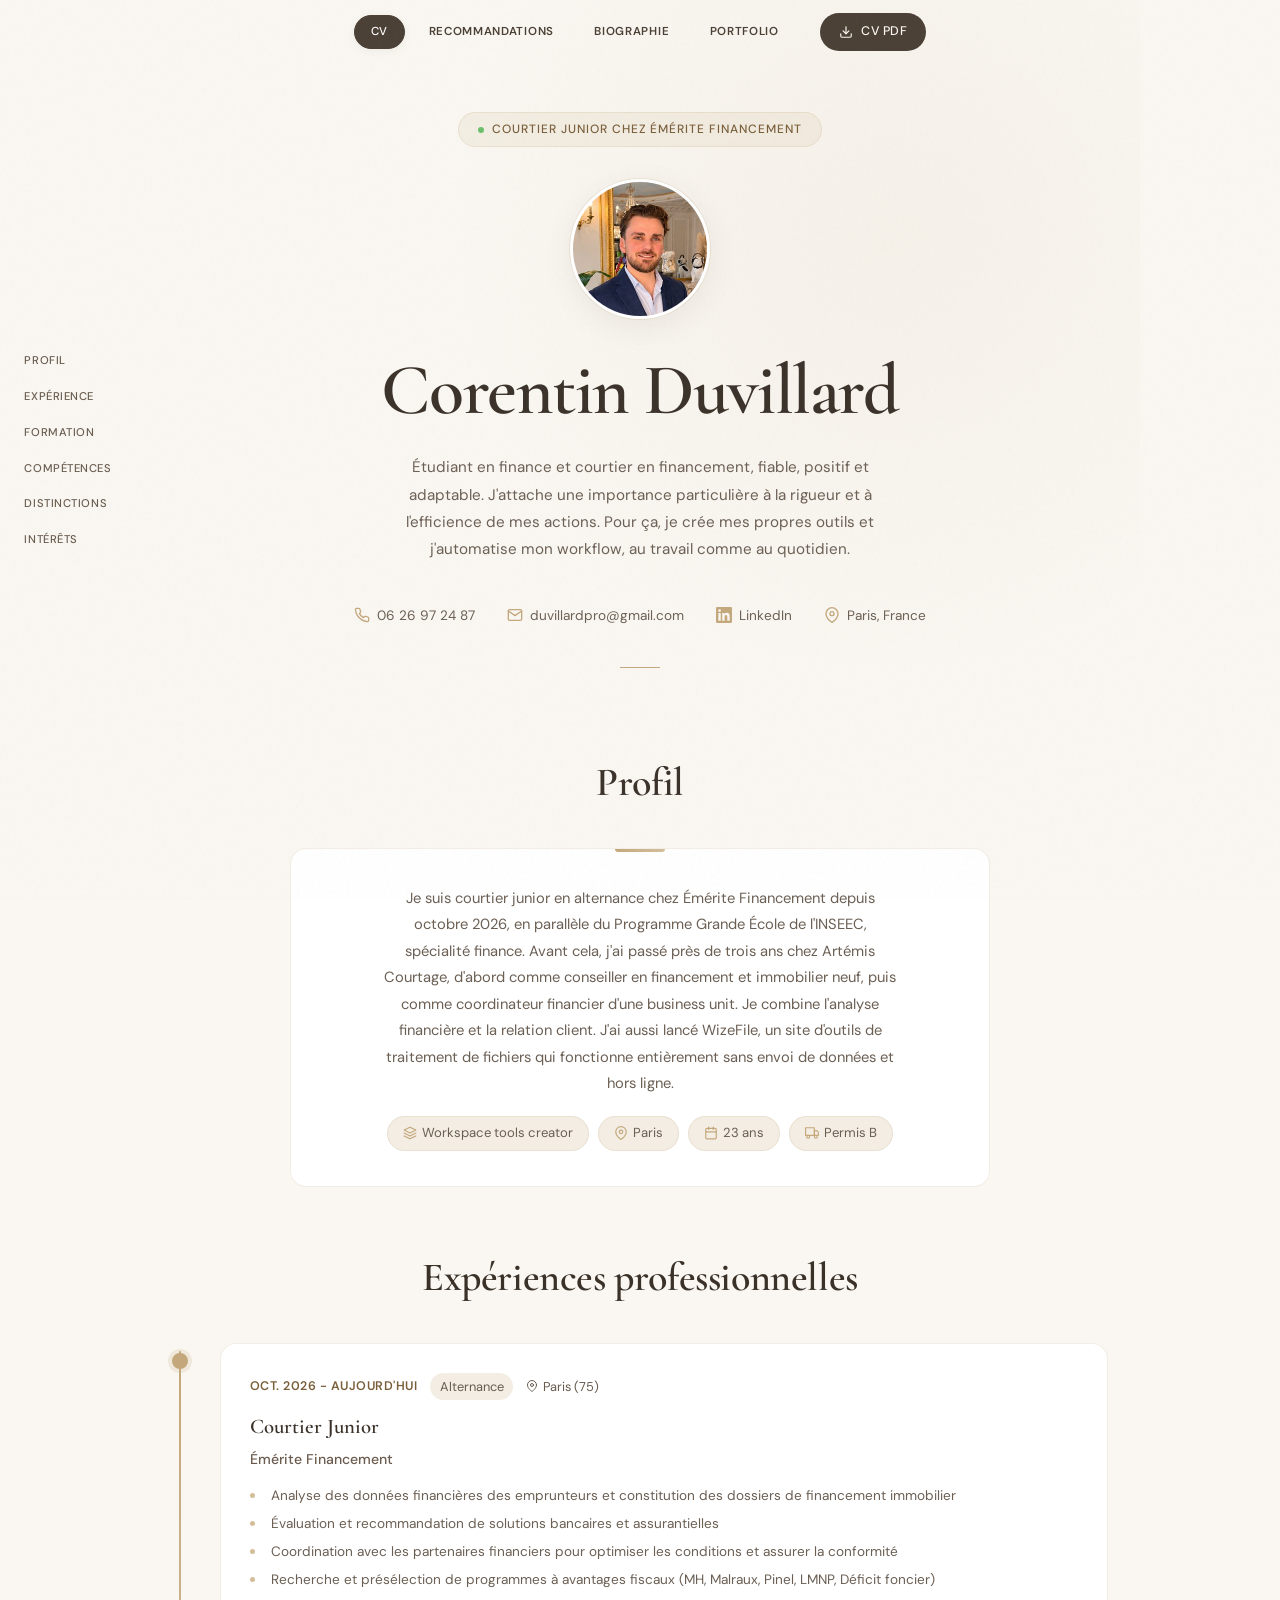
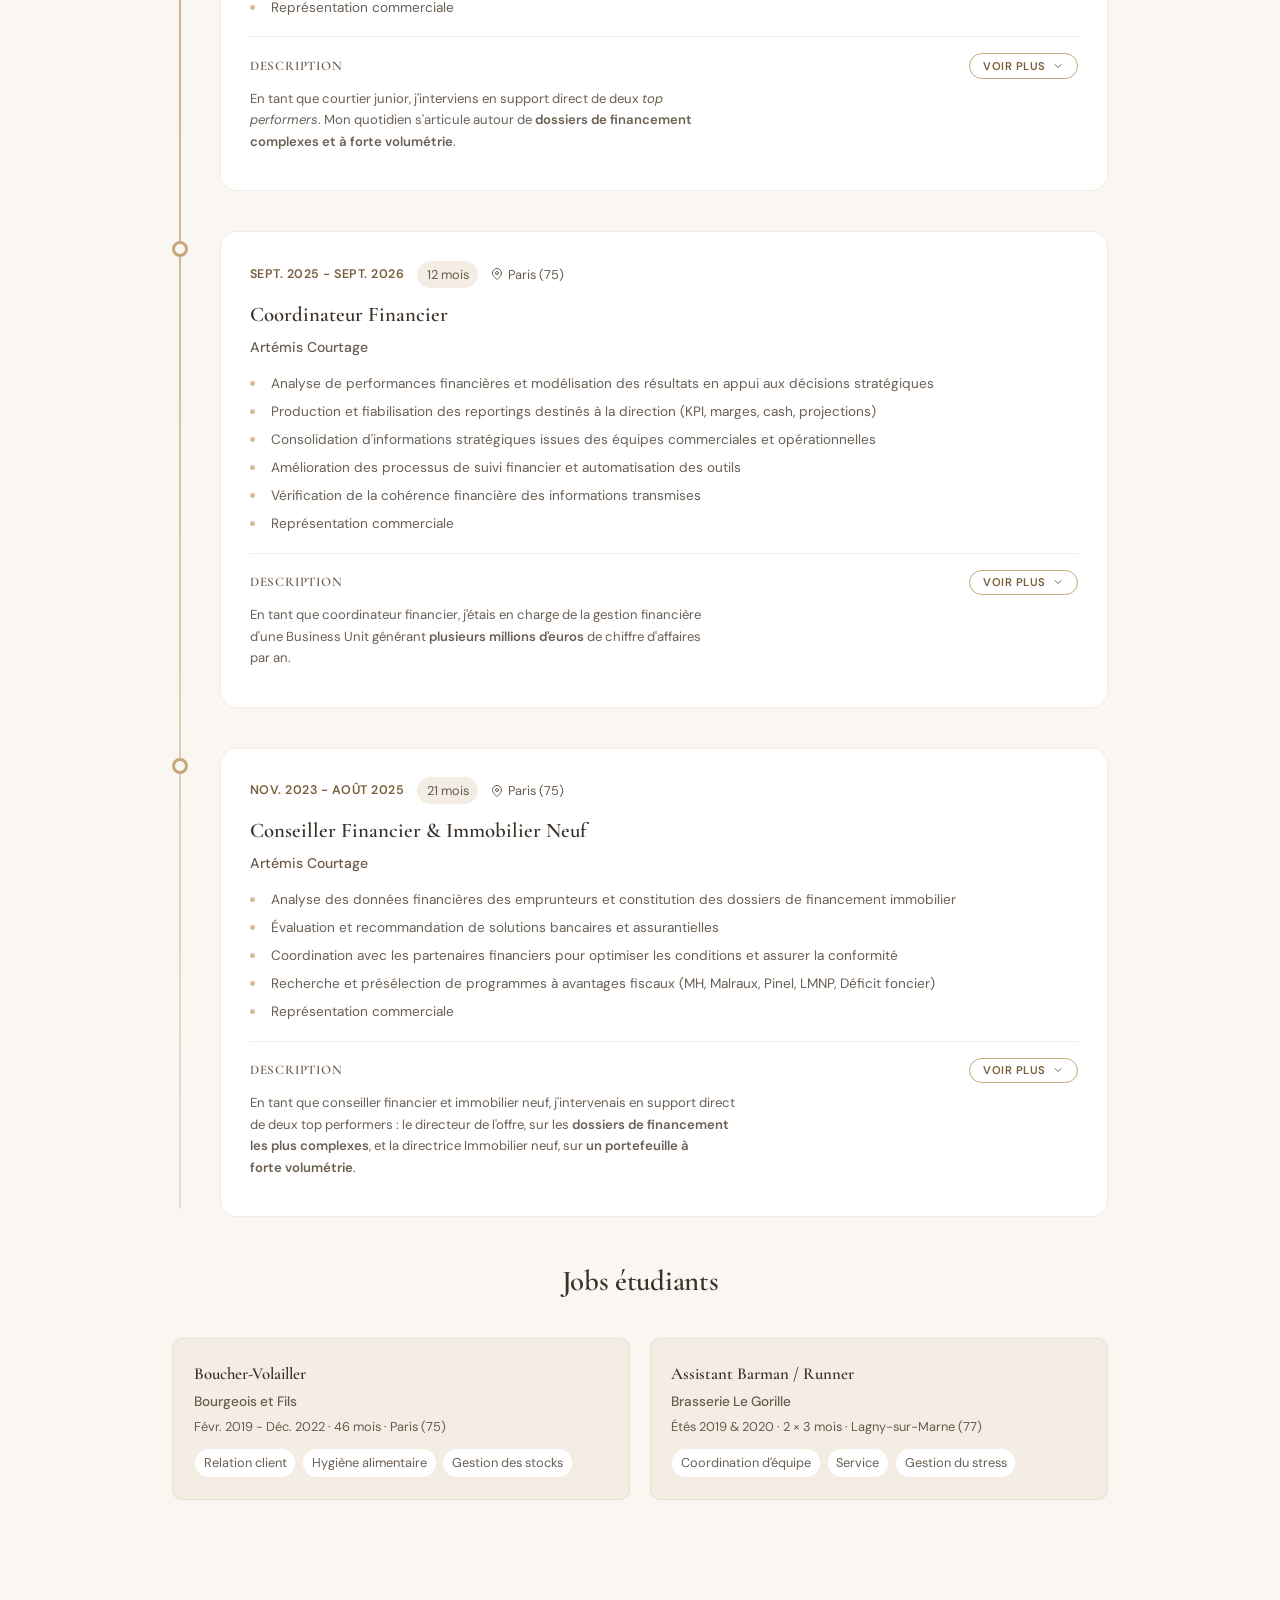
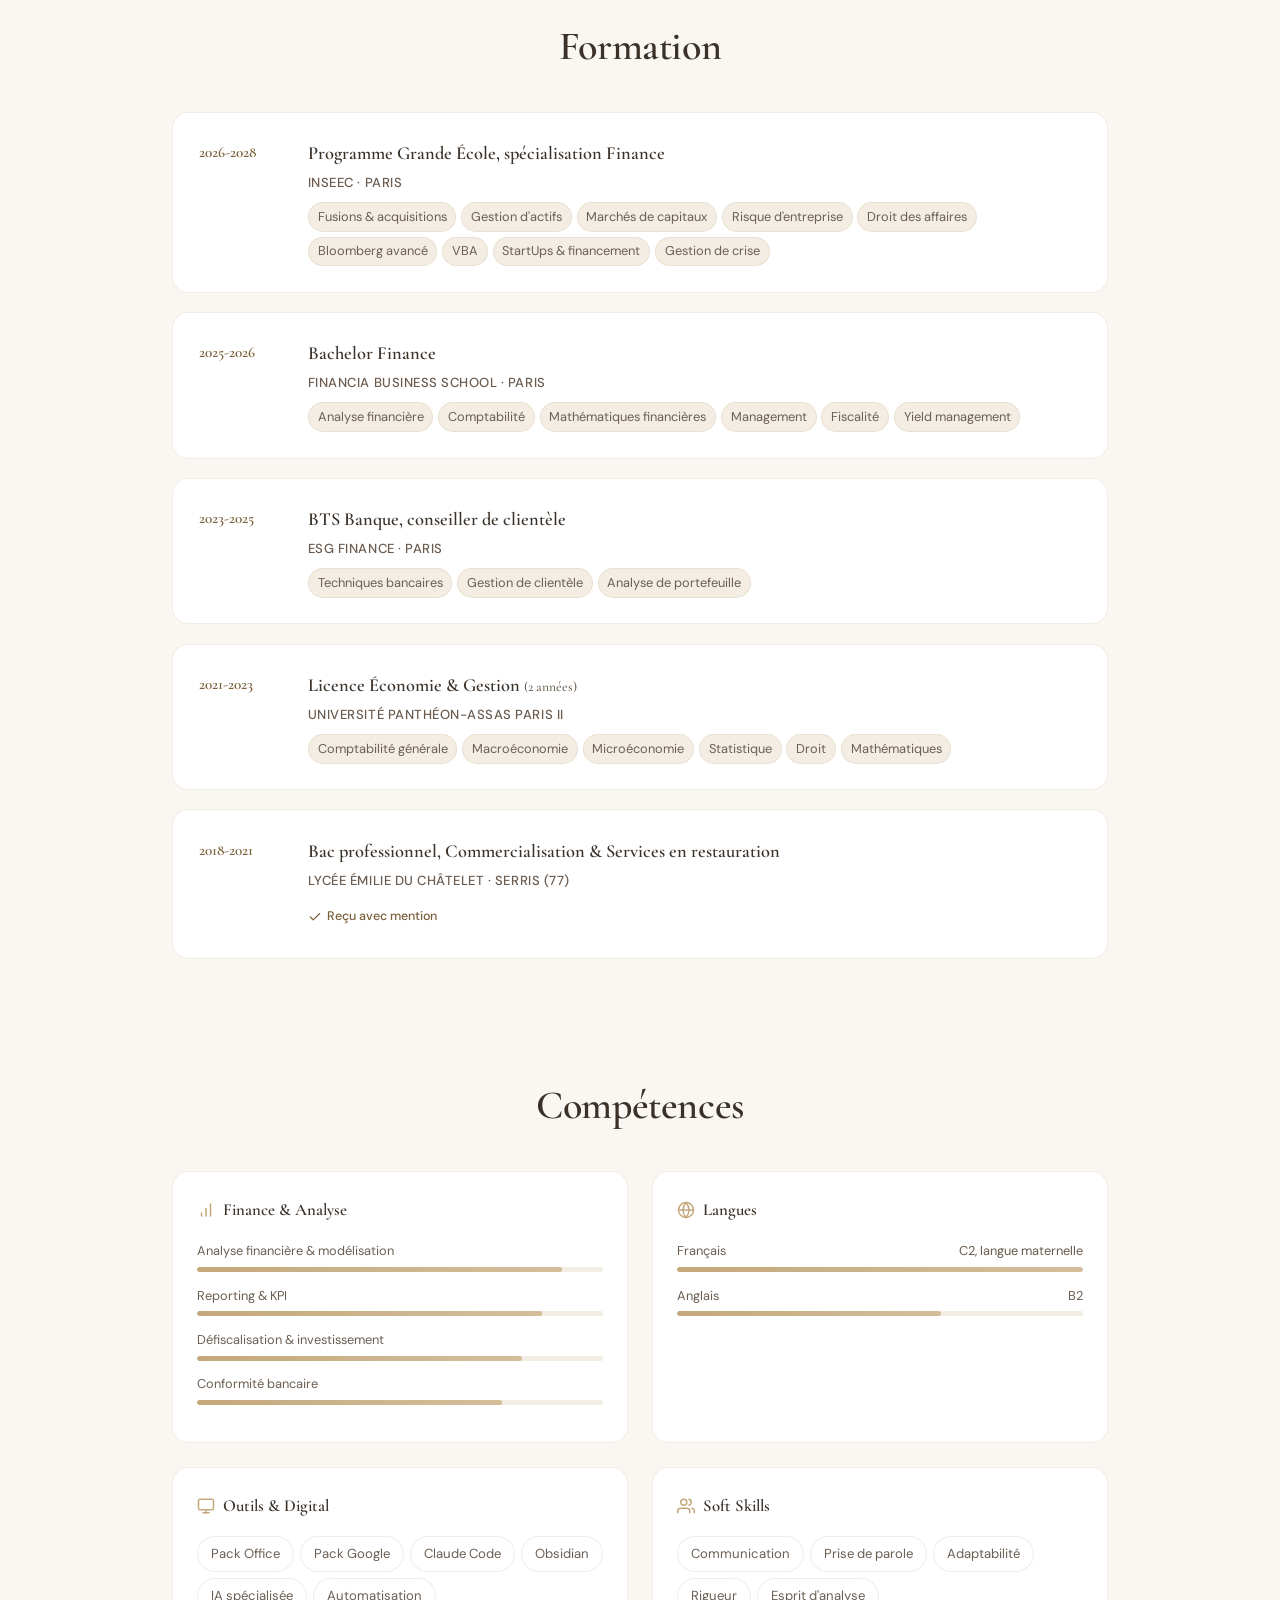
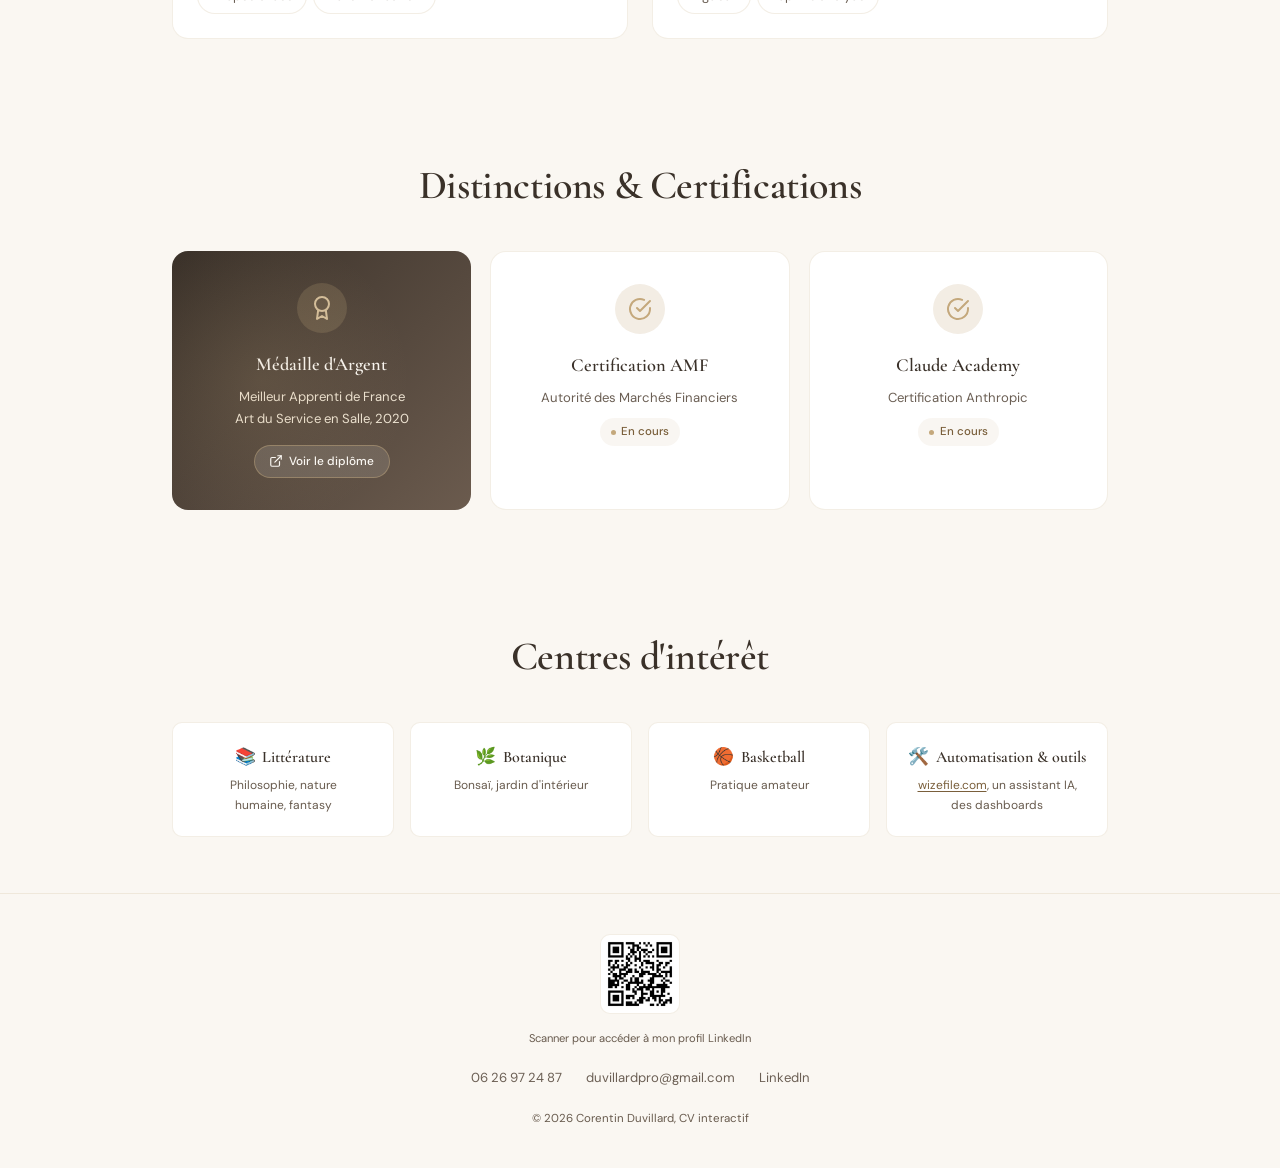
==== commit 9058f2b0: "Update index.html" ====
--- a/CV intéractif/index.html
+++ b/CV intéractif/index.html
@@ -138,7 +138,7 @@
 
 <footer><div class="footer-inner" id="footer"></div></footer>
 
-<dialog class="photo-dialog" id="photoGrande" aria-label="Photo en grand"><button type="button" class="photo-dialog-fermer" id="photoFermer" aria-label="Fermer la photo">&#10005;</button><img id="photoGrandeImg" alt=""></dialog>
+<dialog class="photo-dialog" id="photoGrande" aria-label="Photo en grand"><button type="button" class="photo-dialog-fermer" id="photoFermer" aria-label="Fermer la photo">&#10005;</button><img id="photoGrandeImg" alt=""></dialog><dialog class="photo-dialog diplome-dialog" id="diplomeGrand" aria-label="Diplôme en grand"><button type="button" class="photo-dialog-fermer" id="diplomeFermer" aria-label="Fermer le diplôme">&#10005;</button><img id="diplomeGrandImg" alt="Diplôme Un des Meilleurs Apprentis, médaille d'argent, 2020"></dialog>
 
 <script src="script.js"></script>
 </body>
--- a/CV intéractif/style.css
+++ b/CV intéractif/style.css
@@ -1,4 +1,4 @@
-/* Polices hébergées sur le site (aucun appel à Google) */
+/* Polices hébergées sur le site (aucun appel à Google) */
 @font-face{font-family:'Cormorant Garamond';font-style:italic;font-weight:500;font-display:swap;src:url('fichiers/polices/cormorant-garamond-italic-latin-ext.woff2') format('woff2');unicode-range:U+0100-02BA, U+02BD-02C5, U+02C7-02CC, U+02CE-02D7, U+02DD-02FF, U+0304, U+0308, U+0329, U+1D00-1DBF, U+1E00-1E9F, U+1EF2-1EFF, U+2020, U+20A0-20AB, U+20AD-20C4, U+2113, U+2C60-2C7F, U+A720-A7FF}
 @font-face{font-family:'Cormorant Garamond';font-style:italic;font-weight:500;font-display:swap;src:url('fichiers/polices/cormorant-garamond-italic-latin.woff2') format('woff2');unicode-range:U+0000-00FF, U+0131, U+0152-0153, U+02BB-02BC, U+02C6, U+02DA, U+02DC, U+0304, U+0308, U+0329, U+2000-206F, U+20AC, U+2122, U+2191, U+2193, U+2212, U+2215, U+FEFF, U+FFFD}
 @font-face{font-family:'Cormorant Garamond';font-style:normal;font-weight:500 700;font-display:swap;src:url('fichiers/polices/cormorant-garamond-normal-latin-ext.woff2') format('woff2');unicode-range:U+0100-02BA, U+02BD-02C5, U+02C7-02CC, U+02CE-02D7, U+02DD-02FF, U+0304, U+0308, U+0329, U+1D00-1DBF, U+1E00-1E9F, U+1EF2-1EFF, U+2020, U+20A0-20AB, U+20AD-20C4, U+2113, U+2C60-2C7F, U+A720-A7FF}
@@ -7,7 +7,7 @@
 @font-face{font-family:'DM Sans';font-style:italic;font-weight:400;font-display:swap;src:url('fichiers/polices/dm-sans-italic-latin.woff2') format('woff2');unicode-range:U+0000-00FF, U+0131, U+0152-0153, U+02BB-02BC, U+02C6, U+02DA, U+02DC, U+0304, U+0308, U+0329, U+2000-206F, U+20AC, U+2122, U+2191, U+2193, U+2212, U+2215, U+FEFF, U+FFFD}
 @font-face{font-family:'DM Sans';font-style:normal;font-weight:300 600;font-display:swap;src:url('fichiers/polices/dm-sans-normal-latin-ext.woff2') format('woff2');unicode-range:U+0100-02BA, U+02BD-02C5, U+02C7-02CC, U+02CE-02D7, U+02DD-02FF, U+0304, U+0308, U+0329, U+1D00-1DBF, U+1E00-1E9F, U+1EF2-1EFF, U+2020, U+20A0-20AB, U+20AD-20C4, U+2113, U+2C60-2C7F, U+A720-A7FF}
 @font-face{font-family:'DM Sans';font-style:normal;font-weight:300 600;font-display:swap;src:url('fichiers/polices/dm-sans-normal-latin.woff2') format('woff2');unicode-range:U+0000-00FF, U+0131, U+0152-0153, U+02BB-02BC, U+02C6, U+02DA, U+02DC, U+0304, U+0308, U+0329, U+2000-206F, U+20AC, U+2122, U+2191, U+2193, U+2212, U+2215, U+FEFF, U+FFFD}
-
+
 
 /* =============================================
    DESIGN TOKENS (CSS Variables)
@@ -88,7 +88,7 @@
 
 section{padding:3.5rem 2rem;max-width:1000px;margin:0 auto}
 .section-compact{padding-top:2.5rem}
-.section-header{margin-bottom:2.5rem;text-align:center}
+.section-header{margin-bottom:2.5rem;text-align:center}
 
 .section-title{font-family:var(--font-serif);font-size:clamp(1.8rem,4vw,2.5rem);font-weight:600;color:var(--brown-deep);letter-spacing:-.01em}
 
@@ -114,7 +114,7 @@
 .timeline-company{font-size:.88rem;font-weight:500;color:var(--brown);margin-bottom:.8rem}
 .timeline-tasks{list-style:none;display:flex;flex-direction:column;gap:.4rem}
 .timeline-tasks li{font-size:.85rem;color:var(--text-light);padding-left:1.3rem;position:relative;line-height:1.6}
-.timeline-tasks li::before{content:'';position:absolute;left:0;top:.6em;width:5px;height:5px;border-radius:50%;background:var(--camel-light)}
+.timeline-tasks li::before{content:'';position:absolute;left:0;top:.6em;width:5px;height:5px;border-radius:50%;background:var(--camel-light)}
 
 .timeline-description-block{margin-top:1.1rem;padding-top:1rem;border-top:1px solid var(--border);display:flex;flex-direction:column;gap:.55rem}
 .timeline-description-header{display:flex;align-items:center;justify-content:space-between;gap:.8rem;flex-wrap:wrap}
@@ -128,7 +128,7 @@
 .timeline-description-content{display:grid;grid-template-rows:0fr;opacity:0;transition:grid-template-rows .45s var(--transition),opacity .35s var(--transition)}
 .timeline-description-content.open{grid-template-rows:1fr;opacity:1}
 .timeline-description-inner{overflow:hidden}
-.timeline-description-text{font-size:.8rem;color:var(--text-light);line-height:1.7;font-style:italic;padding-top:.35rem;margin:0}
+.timeline-description-text{font-size:.8rem;color:var(--text-light);line-height:1.7;font-style:italic;padding-top:.35rem;margin:0}
 
 
 /* =============================================
@@ -207,7 +207,7 @@
 .status-badge{display:inline-flex;align-items:center;gap:.35rem;margin-top:.6rem;padding:.25rem .7rem;border-radius:50px;font-size:.72rem;font-weight:500}
 .certif .status-badge{background:rgba(196,168,124,.1);color:var(--camel-dark)}
 .status-badge .dot{width:5px;height:5px;border-radius:50%;animation:pulse-dot 2s infinite}
-.certif .status-badge .dot{background:var(--camel)}
+.certif .status-badge .dot{background:var(--camel)}.distinction-voir{position:relative;display:inline-flex;align-items:center;gap:.4rem;margin-top:.9rem;padding:.35rem .9rem;border-radius:50px;font-size:.74rem;font-weight:500;color:var(--cream);background:rgba(255,255,255,.12);border:1px solid rgba(196,168,124,.45);text-decoration:none;transition:background .3s var(--transition),border-color .3s var(--transition)}.distinction-voir:hover,.distinction-voir:focus-visible{background:rgba(255,255,255,.22);border-color:var(--camel-light)}
 
 /* =============================================
    INTERESTS
@@ -216,7 +216,7 @@
 .interests-grid{display:grid;grid-template-columns:repeat(4,1fr);gap:1rem}
 .interest-card{background:var(--white);border-radius:var(--radius-sm);padding:1.3rem;text-align:center;border:1px solid var(--border);transition:all .4s var(--transition);opacity:0;transform:translateY(15px);will-change:transform,opacity}
 .interest-card.visible{opacity:1;transform:translateY(0)}
-.interest-card:hover{transform:translateY(-4px);box-shadow:var(--shadow-md);border-color:var(--camel-light)}
+.interest-card:hover{transform:translateY(-4px);box-shadow:var(--shadow-md);border-color:var(--camel-light)}
 
 .interest-card h3{font-family:var(--font-serif);font-size:.95rem;font-weight:600;color:var(--brown-deep);margin-bottom:.2rem}
 .interest-card p{font-size:.75rem;color:var(--text-muted)}
@@ -422,7 +422,7 @@
 .data-table th{background:var(--cream-dark);color:var(--brown-dark);font-weight:600;text-align:left;padding:.55rem .7rem;border-bottom:2px solid var(--camel-light);font-size:.72rem;text-transform:uppercase;letter-spacing:.04em}
 .data-table td{padding:.5rem .7rem;border-bottom:1px solid var(--border);color:var(--text)}
 .data-table tr:last-child td{border-bottom:none}
-.data-table tr:hover td{background:rgba(196,168,124,.04)}
+.data-table tr:hover td{background:rgba(196,168,124,.04)}
 
 
 /* =============================================
@@ -455,14 +455,14 @@
 .kpi-bar-label{width:80px;font-size:.68rem}
 .bio-block{padding:1.6rem 1.4rem 1.6rem 1.6rem}
 .bio-pullquote{font-size:1rem;margin:1.2rem 0;padding:.8rem 0 .8rem 1rem}
-}
-
+}
+
 
 .wf-nav-btn{border:1px solid var(--border);background:#fff;color:var(--text,#333);font-size:.78rem;padding:5px 11px;border-radius:999px;cursor:pointer;font-family:inherit;transition:background .15s,color .15s}
 .wf-nav-btn:hover{background:var(--cream-dark)}
 .wf-nav-btn.wf-nav-active{background:#2b2118;color:#fff;border-color:#2b2118}
-.portfolio-preview-dashboard{padding:1.2rem 1.5rem}
-
+.portfolio-preview-dashboard{padding:1.2rem 1.5rem}
+
 
 .portfolio-dl-group{display:flex;align-items:center;gap:0;border-radius:50px;overflow:hidden;border:1px solid var(--brown-dark)}
 .portfolio-dl-btn{display:inline-flex;align-items:center;gap:.4rem;padding:.5rem 1.1rem;font-family:var(--font-sans);font-size:.75rem;font-weight:500;letter-spacing:.04em;cursor:pointer;transition:all .3s var(--transition);text-decoration:none;text-transform:uppercase;border:none;white-space:nowrap}
@@ -481,12 +481,12 @@
 .portfolio-modal-inner iframe{width:100%;height:100%;border:none}
 .portfolio-modal-close{position:absolute;top:1rem;right:1rem;width:36px;height:36px;border-radius:50%;background:var(--brown-dark);color:var(--cream);border:none;cursor:pointer;display:flex;align-items:center;justify-content:center;font-size:1.2rem;z-index:1;transition:all .3s}
 .portfolio-modal-close:hover{background:var(--brown-deep);transform:scale(1.1)}
-@media(max-width:768px){
-
+@media(max-width:768px){
+
 
 .portfolio-dl-group{justify-content:center}
-}
-
+}
+
 
 .portfolio-group--dashboards .portfolio-preview-dashboard{padding:.8rem 1rem}
 
@@ -518,7 +518,7 @@
 .portfolio-group--dashboards .dashboard-subtitle{font-size:.72rem;color:#999;margin-bottom:.8rem}
 
 /* Responsive pour les groupes */
-@media(max-width:768px){
+@media(max-width:768px){
 
 .portfolio-group--dashboards .kpi-grid{grid-template-columns:repeat(2,1fr)}
 }
@@ -534,7 +534,7 @@
 .timeline-card{padding:1rem}
 .bio-block{padding:1.2rem 1rem 1.2rem 1.2rem}
 .distinctions-grid,.interests-grid{grid-template-columns:1fr 1fr}
-}
+}
 
 .wf-live{display:block;position:relative;aspect-ratio:16/10;background:var(--cream-dark);overflow:hidden;text-decoration:none}
 .wf-live img{width:100%;height:100%;object-fit:cover;object-position:top;display:block;transition:transform .5s var(--transition)}
@@ -556,7 +556,7 @@
 .skip-link{position:absolute;left:1rem;top:-100px;z-index:10002;padding:.6rem 1rem;background:var(--brown-dark);color:var(--cream);border-radius:8px;text-decoration:none;font-size:.85rem}
 .skip-link:focus{top:1rem}
 :where(a,button,iframe,[tabindex]):focus-visible{outline:2px solid var(--camel-dark);outline-offset:3px;border-radius:4px}
-.hero{padding-top:7rem;padding-bottom:3rem}
+.hero{padding-top:7rem;padding-bottom:3rem}
 
 .mobile-menu-sep{width:40px;height:1px;background:var(--camel);margin:.5rem auto}
 /* Le contenu reste visible si les animations ne se lancent pas */
@@ -572,33 +572,33 @@
 .pf-sous-titre{font-family:var(--font-sans);font-size:.78rem;font-weight:600;letter-spacing:.12em;text-transform:uppercase;color:var(--camel-text);display:flex;align-items:center;gap:.8rem;margin-top:1rem}
 .pf-sous-titre::after{content:'';flex:1;height:1px;background:var(--border)}
 .pf-carte{display:flex;flex-direction:column;text-align:left;font:inherit;color:inherit;background:var(--white);border:1px solid var(--border);border-radius:var(--radius);padding:0;overflow:hidden;cursor:pointer;transition:transform .35s var(--transition),box-shadow .35s var(--transition),border-color .35s;min-width:0}
-.pf-carte:hover{transform:translateY(-3px);box-shadow:var(--shadow-md);border-color:var(--camel-light)}
-
+.pf-carte:hover{transform:translateY(-3px);box-shadow:var(--shadow-md);border-color:var(--camel-light)}
+
 
 .pf-corps{display:flex;flex-direction:column;gap:.45rem;padding:1.2rem 1.3rem 1.3rem;flex:1}
 .pf-type{font-size:.68rem;font-weight:600;letter-spacing:.08em;text-transform:uppercase;color:var(--camel-text)}
-.pf-titre{font-family:var(--font-serif);font-size:1.25rem;font-weight:600;color:var(--brown-deep);line-height:1.2}
-
+.pf-titre{font-family:var(--font-serif);font-size:1.25rem;font-weight:600;color:var(--brown-deep);line-height:1.2}
+
 
 .pf-outils{list-style:none;display:flex;flex-wrap:wrap;gap:.3rem;margin:.2rem 0 0;padding:0}
-.pf-outils li{font-size:.68rem;padding:.15rem .55rem;border-radius:50px;border:1px solid var(--border);color:var(--text-muted);background:var(--cream)}
-
-
-@keyframes pfOuvre{from{opacity:0;transform:translateY(-6px)}to{opacity:1;transform:none}}
-
-
-.pf-actions{display:flex;flex-wrap:wrap;align-items:center;justify-content:space-between;gap:.8rem}
+.pf-outils li{font-size:.68rem;padding:.15rem .55rem;border-radius:50px;border:1px solid var(--border);color:var(--text-muted);background:var(--cream)}
+
+
+@keyframes pfOuvre{from{opacity:0;transform:translateY(-6px)}to{opacity:1;transform:none}}
+
+
+.pf-actions{display:flex;flex-wrap:wrap;align-items:center;justify-content:space-between;gap:.8rem}
 
 .pf-scroll{overflow-x:auto}
-.pf-capture{width:100%;border-radius:var(--radius-sm);border:1px solid var(--border)}
-
+.pf-capture{width:100%;border-radius:var(--radius-sm);border:1px solid var(--border)}
+
 
 .wf-nav-btn{border:1px solid var(--border);background:var(--white);color:var(--text);font-size:.78rem;padding:5px 11px;border-radius:999px;cursor:pointer;font-family:inherit}
 .wf-nav-btn:hover{background:var(--cream-dark)}
 .wf-nav-btn.wf-nav-active{background:var(--brown-dark);color:var(--cream);border-color:var(--brown-dark)}
 @media(max-width:768px){
-.pf-phares{grid-template-columns:1fr}
-
+.pf-phares{grid-template-columns:1fr}
+
 
 }
 html:not(.anim) :is(.hero-badge,.hero-name,.hero-tagline,.hero-contact,.hero-divider,.photo-container){opacity:1;transform:none;animation:none}.photo-ring img{object-position:50% 22%}
@@ -617,7 +617,7 @@
 .photo-dialog[open]{animation:pfOuvre .3s var(--transition)}
 .photo-dialog img{display:block;width:100%;height:auto;max-height:88vh;object-fit:contain;border-radius:var(--radius);box-shadow:var(--shadow-lg);border:4px solid var(--white)}
 .photo-dialog-fermer{position:absolute;top:-14px;right:-14px;width:40px;height:40px;border-radius:50%;border:none;background:var(--brown-dark);color:var(--cream);font-size:1rem;cursor:pointer;box-shadow:var(--shadow-md)}
-@media(max-width:600px){.photo-dialog-fermer{top:8px;right:8px}}
+@media(max-width:600px){.photo-dialog-fermer{top:8px;right:8px}}.diplome-dialog{max-width:min(94vw,1100px)}
 
 /* Lettres de recommandation dessinées */
 a.doc-card-preview{display:block;text-decoration:none;cursor:zoom-in;height:auto;aspect-ratio:1/1.3;max-height:520px}
@@ -628,18 +628,18 @@
 a.doc-card-preview:hover canvas{filter:brightness(.97)}
 
 /* Portfolio : projets phares avec leur vraie vue */
-.pf-phares{display:grid;grid-template-columns:1fr;gap:2rem}
-
+.pf-phares{display:grid;grid-template-columns:1fr;gap:2rem}
+
 
 .pf-type{margin:0}
 .pf-titre{margin:0;font-family:var(--font-serif);font-size:1.9rem;font-weight:600;color:var(--brown-deep);line-height:1.15}
 .pf-titre--petit{font-size:1.3rem}
 .pf-description{margin:0;font-size:.88rem;color:var(--text-light);line-height:1.7;max-width:70ch}
-.pf-actions{display:flex;flex-wrap:wrap;align-items:center;gap:.7rem}
-
-
-.pf-vue-cadre{display:block;width:100%;height:min(70vh,640px);border:0;background:#fff}
-
+.pf-actions{display:flex;flex-wrap:wrap;align-items:center;gap:.7rem}
+
+
+.pf-vue-cadre{display:block;width:100%;height:min(70vh,640px);border:0;background:#fff}
+
 
 
 
@@ -656,13 +656,13 @@
 .pf-carte .pf-actions{margin-top:auto;padding-top:.6rem;justify-content:space-between}
 
 @media(max-width:768px){
-.page-section:not(#page-cv){padding-top:4rem}
+.page-section:not(#page-cv){padding-top:4rem}
 
 .pf-titre{font-size:1.55rem}
 .pf-vue-cadre{height:70vh}
 .pf-carte-vue iframe{height:300px}
 .pf-carte .pf-actions{flex-direction:column;align-items:stretch}
-.portfolio-dl-group{justify-content:center}
+.portfolio-dl-group{justify-content:center}
 
 .wf-nav-btn{white-space:nowrap;flex-shrink:0}
 }.pf-description a,.interest-card a,.profil-text a{color:var(--camel-text);text-decoration:underline;text-underline-offset:2px}
@@ -675,17 +675,17 @@
 }.photo-ring img{transform:scale(1.65);transform-origin:53% 36%}
 @media(max-width:480px){.hero-badge{font-size:.64rem;letter-spacing:.05em;padding:.4rem .9rem;text-align:center}}
 /* Projets phares côte à côte */
-.pf .pf-phares{grid-template-columns:repeat(2,minmax(0,1fr));gap:1.4rem;align-items:stretch}
-
-
-.pf-ecran .pf-vue-cadre,.ia-vue .pf-vue-cadre{height:100%}
+.pf .pf-phares{grid-template-columns:repeat(2,minmax(0,1fr));gap:1.4rem;align-items:stretch}
+
+
+.pf-ecran .pf-vue-cadre,.ia-vue .pf-vue-cadre{height:100%}
 
 .ia-vue[hidden]{display:none}
 .ia-vue[data-vue="capture"]{display:flex;align-items:center;justify-content:center;padding:1.2rem;background:#E8DFD1}
 .ia-vue .pf-capture{width:100%;height:100%;object-fit:contain;border:0;border-radius:0}
 @media(max-width:1000px){.pf .pf-phares{grid-template-columns:1fr}}
 @media(max-width:768px){.ia-vue[data-vue="capture"]{height:auto;padding:.8rem}}#page-portfolio>section{max-width:1240px}
-.pf{max-width:1180px}
+.pf{max-width:1180px}
 
 
 /* =============================================
@@ -703,8 +703,8 @@
 .pp-desc{margin:0;font-size:.86rem;line-height:1.65;color:var(--text-light)}
 .pp-faits{list-style:none;margin:0;padding:0;display:grid;grid-template-columns:repeat(3,minmax(0,1fr));border:1px solid var(--border);border-radius:var(--radius-sm);overflow:hidden}
 .pp-faits li{padding:.55rem .6rem;text-align:center;font-size:.74rem;font-weight:600;color:var(--brown-dark);background:var(--cream);line-height:1.3}
-.pp-faits li+li{border-left:1px solid var(--border)}
-
+.pp-faits li+li{border-left:1px solid var(--border)}
+
 
 .pp-note{font-size:.72rem;color:var(--text-muted);font-style:italic}
 .pp-zone{display:flex;flex-direction:column;border-top:1px solid var(--border);min-width:0}
@@ -742,61 +742,63 @@
 .pp-cta .doc-card-dl svg{width:12px;height:12px}
 .pp-desc{font-size:.82rem;line-height:1.55}
 @media(max-width:560px){.pp-cta .doc-card-dl{padding:.55rem 1rem}}
-
-/* Assistant IA : capture seule et bulle Tutoriel */
-.ia-vue--capture{position:relative;padding:0;background:#E8DFD1}
-.ia-vue--capture .pf-capture{object-fit:contain;object-position:center}
-.ia-bulle{position:absolute;top:14px;right:14px;z-index:2;display:inline-flex;align-items:center;gap:.45rem;padding:.55rem 1rem .55rem .8rem;border:0;border-radius:50px;background:var(--brown-dark);color:var(--cream);font:600 .78rem var(--font-sans);letter-spacing:.03em;cursor:pointer;box-shadow:0 8px 22px rgba(58,49,41,.28);animation:iaFlotte 3.2s ease-in-out infinite;transition:background .25s,transform .25s}
-.ia-bulle svg{width:16px;height:16px;flex-shrink:0}
-.ia-bulle:hover{background:var(--brown-deep);animation-play-state:paused;transform:translateY(-2px) scale(1.04)}
-.ia-bulle:focus-visible{outline:2px solid var(--camel);outline-offset:3px}
-.ia-bulle-onde{position:absolute;inset:0;border-radius:inherit;border:2px solid var(--camel);opacity:0;animation:iaOnde 2.4s ease-out infinite;pointer-events:none}
-@keyframes iaFlotte{0%,100%{transform:translateY(0)}50%{transform:translateY(-4px)}}
-@keyframes iaOnde{0%{opacity:.7;transform:scale(1)}100%{opacity:0;transform:scale(1.35)}}
-@media(prefers-reduced-motion:reduce){.ia-bulle,.ia-bulle-onde{animation:none}}
-@media(max-width:560px){.ia-bulle{top:10px;right:10px;padding:.45rem .85rem .45rem .7rem;font-size:.72rem}.ia-vue--capture .pf-capture{aspect-ratio:1740/1560}}
-.portfolio-modal{animation:none}
-.portfolio-modal.open .portfolio-modal-inner{animation:iaOuvre .35s cubic-bezier(.2,.8,.2,1)}
-@keyframes iaOuvre{from{opacity:0;transform:translateY(18px) scale(.97)}to{opacity:1;transform:none}}
-/* Bulle ronde avec l'aperçu du tutoriel */
-.ia-bulle{top:16px;right:16px;width:104px;height:104px;padding:0;gap:0;border-radius:50%;background:#262624;border:3px solid var(--white);box-shadow:0 10px 28px rgba(58,49,41,.35);display:block;overflow:visible}
-.ia-bulle img{width:100%;height:100%;border-radius:50%;object-fit:cover;display:block;transition:transform .35s var(--transition)}
-.ia-bulle:hover{background:#262624;transform:translateY(-3px) scale(1.06)}
-.ia-bulle:hover img{transform:scale(1.04)}
-.ia-bulle-onde{border-radius:50%;inset:-3px;border-color:var(--camel)}
-.ia-bulle-onde--2{animation-delay:1.2s}
-.ia-bulle-label{position:absolute;left:50%;bottom:-11px;transform:translateX(-50%);padding:.2rem .65rem;border-radius:50px;background:var(--brown-dark);color:var(--cream);font:600 .66rem var(--font-sans);letter-spacing:.06em;text-transform:uppercase;white-space:nowrap;box-shadow:0 4px 10px rgba(58,49,41,.25)}
-@media(max-width:560px){.ia-bulle{width:76px;height:76px;top:10px;right:10px;border-width:2px}.ia-bulle-label{font-size:.6rem;bottom:-9px}}/* En-têtes alignés : bouton et version à droite, points clés calés en bas */
-.pp-cta{display:flex;flex-direction:column;align-items:flex-end;gap:.3rem}
-.pp-cta .pp-note{font-size:.68rem;font-style:normal;color:var(--text-muted);white-space:nowrap}
-.pp-tete{gap:.6rem}
-.pp-desc{max-width:none}
-.pp-faits{margin-top:auto}
-@media(max-width:560px){.pp-cta{align-items:stretch}.pp-cta .pp-note{text-align:center}}.pp-ligne{align-items:flex-start}
-.pp-nom{padding-top:.15rem}
-
-/* =============================================
-   AUDIT 12/11 : accessibilité, lisibilité, design
-   ============================================= */
-.section-header{margin-bottom:2rem}
-.section-title:focus{outline:none}
-.section-title:focus-visible{outline:2px solid var(--camel-dark);outline-offset:6px;border-radius:4px}
-.timeline-description-toggle{color:var(--camel-text)!important;border-color:var(--camel)}
-.timeline-description-toggle:hover{color:var(--white)!important}
-.profil-card p.profil-text{max-width:52ch;margin-left:auto;margin-right:auto}
-.timeline-description-summary,.timeline-description-text{max-width:54ch}
-.formation-info .courses span,.student-job-card .job-skills span,.student-job-card .job-date,.timeline-duration,.timeline-location,.skill-bar-label .level,.kpi-label,.pf-outils li{font-size:.8rem}
-.profil-badge,.skill-tag{font-size:.82rem}
-
-.interest-card h3{font-family:var(--font-serif);font-size:1rem;font-weight:600;color:var(--brown-deep);margin-bottom:.25rem;display:flex;align-items:center;justify-content:center;gap:.4rem}
-.interest-emoji{font-size:1.05rem;line-height:1}
-/* Points de statut fixes, sans clignotement */
-.hero-badge .dot,.status-badge .dot{animation:none}
-@media(max-width:768px){
-.page-nav-btn{min-height:44px}
-.timeline-description-toggle{min-height:40px;padding:.4rem .9rem}
-}.distinction-card.medal p{color:#EDE3D2!important}
-.page-nav-btn:not(.active){color:var(--brown-dark);font-weight:600}
-p,li{text-wrap:pretty}
-h1,h2,h3{text-wrap:balance}
-@media(max-width:768px){.nav-hamburger{width:44px;height:44px;align-items:center;justify-content:center;padding:0;flex-shrink:0}}
+
+/* Assistant IA : capture seule et bulle Tutoriel */
+.ia-vue--capture{position:relative;padding:0;background:#E8DFD1}
+.ia-vue--capture .pf-capture{object-fit:contain;object-position:center}
+.ia-bulle{position:absolute;top:14px;right:14px;z-index:2;display:inline-flex;align-items:center;gap:.45rem;padding:.55rem 1rem .55rem .8rem;border:0;border-radius:50px;background:var(--brown-dark);color:var(--cream);font:600 .78rem var(--font-sans);letter-spacing:.03em;cursor:pointer;box-shadow:0 8px 22px rgba(58,49,41,.28);animation:iaFlotte 3.2s ease-in-out infinite;transition:background .25s,transform .25s}
+.ia-bulle svg{width:16px;height:16px;flex-shrink:0}
+.ia-bulle:hover{background:var(--brown-deep);animation-play-state:paused;transform:translateY(-2px) scale(1.04)}
+.ia-bulle:focus-visible{outline:2px solid var(--camel);outline-offset:3px}
+.ia-bulle-onde{position:absolute;inset:0;border-radius:inherit;border:2px solid var(--camel);opacity:0;animation:iaOnde 2.4s ease-out infinite;pointer-events:none}
+@keyframes iaFlotte{0%,100%{transform:translateY(0)}50%{transform:translateY(-4px)}}
+@keyframes iaOnde{0%{opacity:.7;transform:scale(1)}100%{opacity:0;transform:scale(1.35)}}
+@media(prefers-reduced-motion:reduce){.ia-bulle,.ia-bulle-onde{animation:none}}
+@media(max-width:560px){.ia-bulle{top:10px;right:10px;padding:.45rem .85rem .45rem .7rem;font-size:.72rem}.ia-vue--capture .pf-capture{aspect-ratio:1740/1560}}
+.portfolio-modal{animation:none}
+.portfolio-modal.open .portfolio-modal-inner{animation:iaOuvre .35s cubic-bezier(.2,.8,.2,1)}
+@keyframes iaOuvre{from{opacity:0;transform:translateY(18px) scale(.97)}to{opacity:1;transform:none}}
+/* Bulle ronde avec l'aperçu du tutoriel */
+.ia-bulle{top:16px;right:16px;width:104px;height:104px;padding:0;gap:0;border-radius:50%;background:#262624;border:3px solid var(--white);box-shadow:0 10px 28px rgba(58,49,41,.35);display:block;overflow:visible}
+.ia-bulle img{width:100%;height:100%;border-radius:50%;object-fit:cover;display:block;transition:transform .35s var(--transition)}
+.ia-bulle:hover{background:#262624;transform:translateY(-3px) scale(1.06)}
+.ia-bulle:hover img{transform:scale(1.04)}
+.ia-bulle-onde{border-radius:50%;inset:-3px;border-color:var(--camel)}
+.ia-bulle-onde--2{animation-delay:1.2s}
+.ia-bulle-label{position:absolute;left:50%;bottom:-11px;transform:translateX(-50%);padding:.2rem .65rem;border-radius:50px;background:var(--brown-dark);color:var(--cream);font:600 .66rem var(--font-sans);letter-spacing:.06em;text-transform:uppercase;white-space:nowrap;box-shadow:0 4px 10px rgba(58,49,41,.25)}
+@media(max-width:560px){.ia-bulle{width:76px;height:76px;top:10px;right:10px;border-width:2px}.ia-bulle-label{font-size:.6rem;bottom:-9px}}/* En-têtes alignés : bouton et version à droite, points clés calés en bas */
+.pp-cta{display:flex;flex-direction:column;align-items:flex-end;gap:.3rem}
+.pp-cta .pp-note{font-size:.68rem;font-style:normal;color:var(--text-muted);white-space:nowrap}
+.pp-tete{gap:.6rem}
+.pp-desc{max-width:none}
+.pp-faits{margin-top:auto}
+@media(max-width:560px){.pp-cta{align-items:stretch}.pp-cta .pp-note{text-align:center}}.pp-ligne{align-items:flex-start}
+.pp-nom{padding-top:.15rem}
+
+/* =============================================
+   AUDIT 12/11 : accessibilité, lisibilité, design
+   ============================================= */
+.section-header{margin-bottom:2rem}
+.section-title:focus{outline:none}
+.section-title:focus-visible{outline:2px solid var(--camel-dark);outline-offset:6px;border-radius:4px}
+.timeline-description-toggle{color:var(--camel-text)!important;border-color:var(--camel)}
+.timeline-description-toggle:hover{color:var(--white)!important}
+.profil-card p.profil-text{max-width:52ch;margin-left:auto;margin-right:auto}
+.timeline-description-summary,.timeline-description-text{max-width:54ch}
+.formation-info .courses span,.student-job-card .job-skills span,.student-job-card .job-date,.timeline-duration,.timeline-location,.skill-bar-label .level,.kpi-label,.pf-outils li{font-size:.8rem}
+.profil-badge,.skill-tag{font-size:.82rem}
+
+.interest-card h3{font-family:var(--font-serif);font-size:1rem;font-weight:600;color:var(--brown-deep);margin-bottom:.25rem;display:flex;align-items:center;justify-content:center;gap:.4rem}
+.interest-emoji{font-size:1.05rem;line-height:1}
+/* Points de statut fixes, sans clignotement */
+.hero-badge .dot,.status-badge .dot{animation:none}
+@media(max-width:768px){
+.page-nav-btn{min-height:44px}
+.timeline-description-toggle{min-height:40px;padding:.4rem .9rem}
+}.distinction-card.medal p{color:#EDE3D2!important}
+.page-nav-btn:not(.active){color:var(--brown-dark);font-weight:600}
+p,li{text-wrap:pretty}
+h1,h2,h3{text-wrap:balance}
+@media(max-width:768px){.nav-hamburger{width:44px;height:44px;align-items:center;justify-content:center;padding:0;flex-shrink:0}}
+.pp-ecran--echelle{overflow:hidden}
+.pp-ecran--echelle>iframe{position:absolute;top:0;left:0;transform-origin:0 0;max-width:none;border:0}
